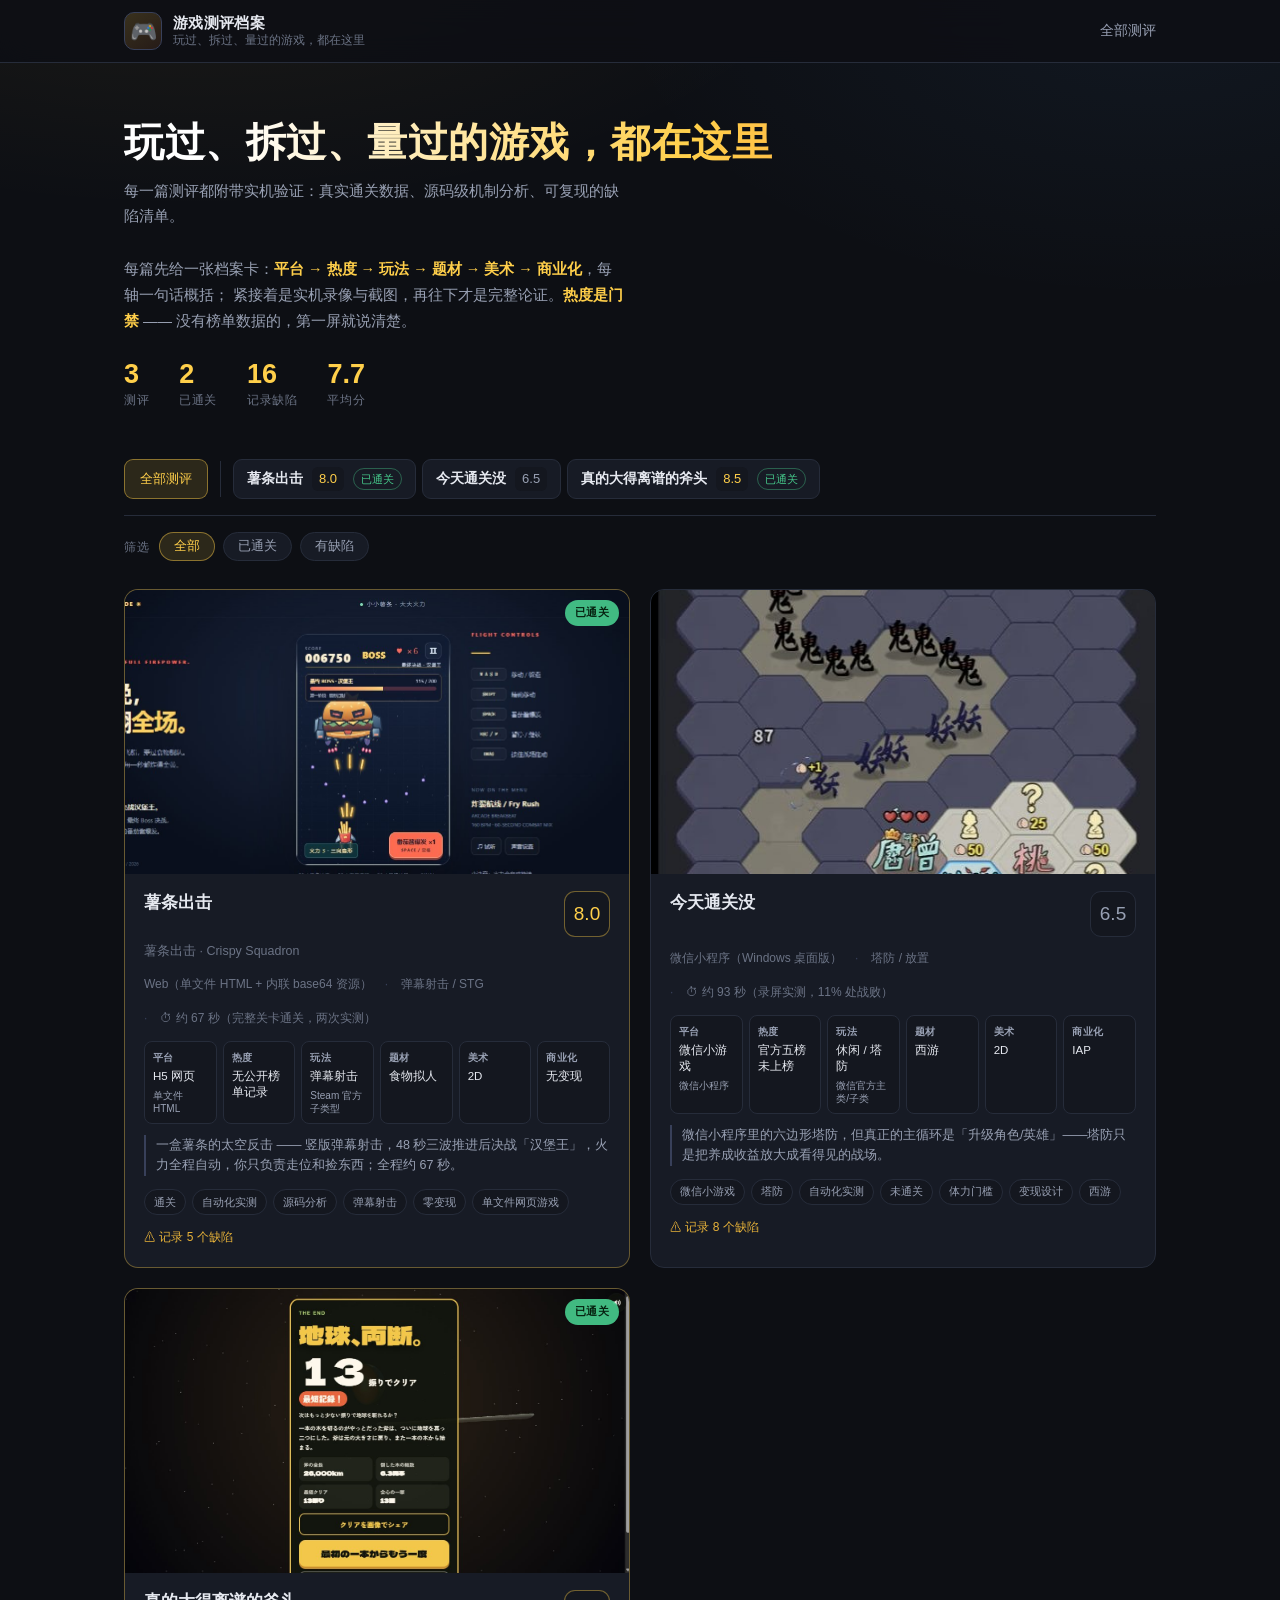
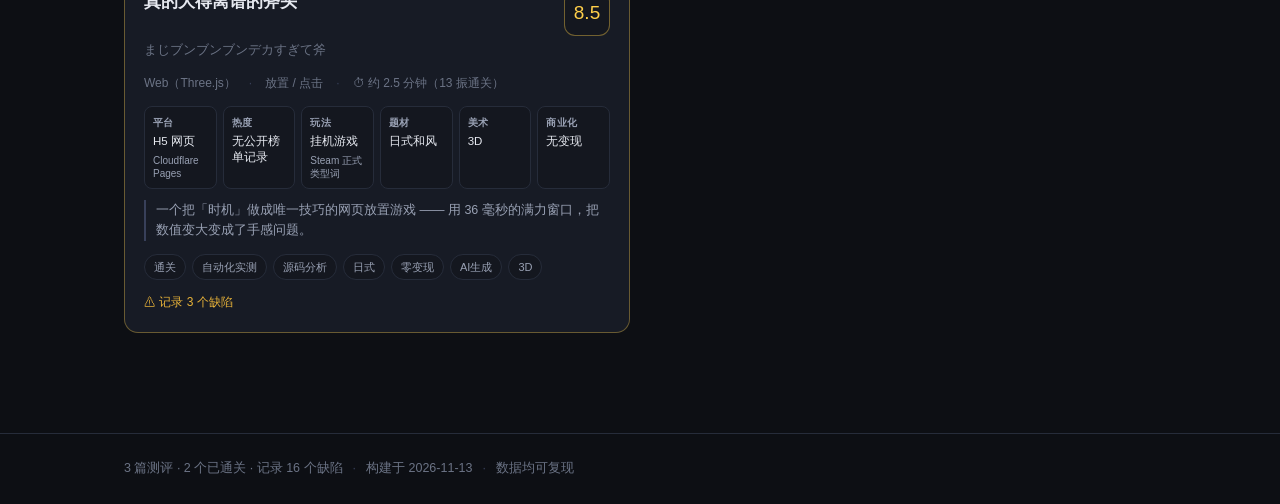
==== index.html @ 298f8a44 "deploy: 游戏测评档案 2026-11-13 14:11:10" ====
<!DOCTYPE html>
<html lang="zh-CN">
<head>
<meta charset="UTF-8">
<meta name="viewport" content="width=device-width, initial-scale=1">
<title>游戏测评档案 — 玩过、拆过、量过的游戏，都在这里</title>
<meta name="description" content="每一篇测评都附带实机验证：真实通关数据、源码级机制分析、可复现的缺陷清单。">
<link rel="stylesheet" href="assets/style.css">
<link rel="icon" href="data:image/svg+xml,<svg xmlns='http://www.w3.org/2000/svg' viewBox='0 0 100 100'><text y='.9em' font-size='90'>🎮</text></svg>">
</head>
<body>
<header class="site-header">
  <div class="wrap">
    <a class="brand" href="index.html">
      <span class="brand-mark">🎮</span>
      <span class="brand-text">
        <strong>游戏测评档案</strong>
        <small>玩过、拆过、量过的游戏，都在这里</small>
      </span>
    </a>
    <nav class="site-nav">
      
  <a href="#cards" class="nav-all">全部测评</a>

    </nav>
  </div>
</header>

<main class="wrap">

<section class="hero">
  <h1>玩过、拆过、量过的游戏，都在这里</h1>
  <p>每一篇测评都附带实机验证：真实通关数据、源码级机制分析、可复现的缺陷清单。</p>
  <p class="hero-how">每篇先给一张档案卡：<b>平台 → 热度 → 玩法 → 题材 → 美术 → 商业化</b>，每轴一句话概括；
    紧接着是实机录像与截图，再往下才是完整论证。<b>热度是门禁</b> —— 没有榜单数据的，第一屏就说清楚。</p>
  <div class="hero-stats">
    <div class="hs"><b>3</b><span>测评</span></div>
    <div class="hs"><b>2</b><span>已通关</span></div>
    <div class="hs"><b>16</b><span>记录缺陷</span></div>
    <div class="hs"><b>7.7</b><span>平均分</span></div>
  </div>
</section>


<nav class="gamenav" aria-label="按游戏浏览">
  <a href="#cards" class="gn-all active">全部测评</a>
  <span class="gn-sep"></span>
  
  <a href="games/frybox.html" class="gn-item" data-slug="frybox">
    <span class="gn-name">薯条出击</span>
    <span class="gn-score v8">8.0</span>
    <span class="gn-flag">已通关</span>
  </a>
  
  <a href="games/jinritongguanmei.html" class="gn-item" data-slug="jinritongguanmei">
    <span class="gn-name">今天通关没</span>
    <span class="gn-score v6">6.5</span>
    
  </a>
  
  <a href="games/dekasugite-ono.html" class="gn-item" data-slug="dekasugite-ono">
    <span class="gn-name">真的大得离谱的斧头</span>
    <span class="gn-score v8">8.5</span>
    <span class="gn-flag">已通关</span>
  </a>
  
</nav>

<div class="filter-bar">
  <span class="fb-k">筛选</span>
  <button class="fbtn active" data-filter="all">全部</button>
  <button class="fbtn" data-filter="cleared">已通关</button>
  <button class="fbtn" data-filter="bugs">有缺陷</button>
</div>

<section class="cards" id="cards">

  <article class="card featured"
           data-cleared="1"
           data-bugs="5"
           data-tags="通关|自动化实测|源码分析|弹幕射击|零变现|单文件网页游戏">
    <a class="card-link" href="games/frybox.html">
      
      <div class="card-cover">
        <img src="assets/frybox/04-boss.jpg" alt="薯条出击">
        <span class="badge badge-clear">已通关</span>
      </div>
      
      <div class="card-body">
        <div class="card-head">
          <h2>薯条出击</h2>
          <span class="verdict v8">8.0</span>
        </div>
        <p class="card-jp">薯条出击 · Crispy Squadron</p>
        <p class="card-meta">
          <span>Web（单文件 HTML + 内联 base64 资源）</span>
          <span>弹幕射击 / STG</span>
          <span>⏱ 约 67 秒（完整关卡通关，两次实测）</span>
        </p>
        
        <div class="mini-axes">
          
          
          <div class="ma" title="">
            <span class="ma-k">平台</span>
            <span class="ma-v">
              H5 网页<i>单文件 HTML</i>
              
            </span>
            
          </div>
          
          
          <div class="ma" title="">
            <span class="ma-k">热度</span>
            <span class="ma-v">
              无公开榜单记录
              
            </span>
            
          </div>
          
          
          <div class="ma" title="">
            <span class="ma-k">玩法</span>
            <span class="ma-v">
              弹幕射击<i>Steam 官方子类型</i>
              
            </span>
            
          </div>
          
          
          <div class="ma" title="">
            <span class="ma-k">题材</span>
            <span class="ma-v">
              食物拟人
              
            </span>
            
          </div>
          
          
          <div class="ma" title="">
            <span class="ma-k">美术</span>
            <span class="ma-v">
              2D
              
            </span>
            
          </div>
          
          
          <div class="ma" title="">
            <span class="ma-k">商业化</span>
            <span class="ma-v">
              无变现
              
            </span>
            
          </div>
          
        </div>
        
        
        <p class="card-oneline">一盒薯条的太空反击 —— 竖版弹幕射击，48 秒三波推进后决战「汉堡王」，火力全程自动，你只负责走位和捡东西；全程约 67 秒。</p>
        
        
        <div class="tags"><span class="tag tag-btn" data-tag="通关">通关</span><span class="tag tag-btn" data-tag="自动化实测">自动化实测</span><span class="tag tag-btn" data-tag="源码分析">源码分析</span><span class="tag tag-btn" data-tag="弹幕射击">弹幕射击</span><span class="tag tag-btn" data-tag="零变现">零变现</span><span class="tag tag-btn" data-tag="单文件网页游戏">单文件网页游戏</span></div>
        
        <p class="card-bugs">⚠ 记录 5 个缺陷</p>
      </div>
    </a>
  </article>

  <article class="card"
           data-cleared="0"
           data-bugs="8"
           data-tags="微信小游戏|塔防|自动化实测|未通关|体力门槛|变现设计|西游">
    <a class="card-link" href="games/jinritongguanmei.html">
      
      <div class="card-cover">
        <img src="assets/jinritongguanmei/03-battle-mid.jpg" alt="今天通关没">
        
      </div>
      
      <div class="card-body">
        <div class="card-head">
          <h2>今天通关没</h2>
          <span class="verdict v6">6.5</span>
        </div>
        
        <p class="card-meta">
          <span>微信小程序（Windows 桌面版）</span>
          <span>塔防 / 放置</span>
          <span>⏱ 约 93 秒（录屏实测，11% 处战败）</span>
        </p>
        
        <div class="mini-axes">
          
          
          <div class="ma" title="">
            <span class="ma-k">平台</span>
            <span class="ma-v">
              微信小游戏<i>微信小程序</i>
              
            </span>
            
          </div>
          
          
          <div class="ma" title="">
            <span class="ma-k">热度</span>
            <span class="ma-v">
              官方五榜未上榜
              
            </span>
            
          </div>
          
          
          <div class="ma" title="">
            <span class="ma-k">玩法</span>
            <span class="ma-v">
              休闲 / 塔防<i>微信官方主类/子类</i>
              
            </span>
            
          </div>
          
          
          <div class="ma" title="">
            <span class="ma-k">题材</span>
            <span class="ma-v">
              西游
              
            </span>
            
          </div>
          
          
          <div class="ma" title="">
            <span class="ma-k">美术</span>
            <span class="ma-v">
              2D
              
            </span>
            
          </div>
          
          
          <div class="ma" title="">
            <span class="ma-k">商业化</span>
            <span class="ma-v">
              IAP
              
            </span>
            
          </div>
          
        </div>
        
        
        <p class="card-oneline">微信小程序里的六边形塔防，但真正的主循环是「升级角色/英雄」——塔防只是把养成收益放大成看得见的战场。</p>
        
        
        <div class="tags"><span class="tag tag-btn" data-tag="微信小游戏">微信小游戏</span><span class="tag tag-btn" data-tag="塔防">塔防</span><span class="tag tag-btn" data-tag="自动化实测">自动化实测</span><span class="tag tag-btn" data-tag="未通关">未通关</span><span class="tag tag-btn" data-tag="体力门槛">体力门槛</span><span class="tag tag-btn" data-tag="变现设计">变现设计</span><span class="tag tag-btn" data-tag="西游">西游</span></div>
        
        <p class="card-bugs">⚠ 记录 8 个缺陷</p>
      </div>
    </a>
  </article>

  <article class="card featured"
           data-cleared="1"
           data-bugs="3"
           data-tags="通关|自动化实测|源码分析|日式|零变现|AI生成|3D">
    <a class="card-link" href="games/dekasugite-ono.html">
      
      <div class="card-cover">
        <img src="assets/dekasugite-ono/02-clear.jpg" alt="真的大得离谱的斧头">
        <span class="badge badge-clear">已通关</span>
      </div>
      
      <div class="card-body">
        <div class="card-head">
          <h2>真的大得离谱的斧头</h2>
          <span class="verdict v8">8.5</span>
        </div>
        <p class="card-jp">まじブンブンブンデカすぎて斧</p>
        <p class="card-meta">
          <span>Web（Three.js）</span>
          <span>放置 / 点击</span>
          <span>⏱ 约 2.5 分钟（13 振通关）</span>
        </p>
        
        <div class="mini-axes">
          
          
          <div class="ma" title="">
            <span class="ma-k">平台</span>
            <span class="ma-v">
              H5 网页<i>Cloudflare Pages</i>
              
            </span>
            
          </div>
          
          
          <div class="ma" title="">
            <span class="ma-k">热度</span>
            <span class="ma-v">
              无公开榜单记录
              
            </span>
            
          </div>
          
          
          <div class="ma" title="">
            <span class="ma-k">玩法</span>
            <span class="ma-v">
              挂机游戏<i>Steam 正式类型词</i>
              
            </span>
            
          </div>
          
          
          <div class="ma" title="">
            <span class="ma-k">题材</span>
            <span class="ma-v">
              日式和风
              
            </span>
            
          </div>
          
          
          <div class="ma" title="">
            <span class="ma-k">美术</span>
            <span class="ma-v">
              3D
              
            </span>
            
          </div>
          
          
          <div class="ma" title="">
            <span class="ma-k">商业化</span>
            <span class="ma-v">
              无变现
              
            </span>
            
          </div>
          
        </div>
        
        
        <p class="card-oneline">一个把「时机」做成唯一技巧的网页放置游戏 —— 用 36 毫秒的满力窗口，把数值变大变成了手感问题。</p>
        
        
        <div class="tags"><span class="tag tag-btn" data-tag="通关">通关</span><span class="tag tag-btn" data-tag="自动化实测">自动化实测</span><span class="tag tag-btn" data-tag="源码分析">源码分析</span><span class="tag tag-btn" data-tag="日式">日式</span><span class="tag tag-btn" data-tag="零变现">零变现</span><span class="tag tag-btn" data-tag="AI生成">AI生成</span><span class="tag tag-btn" data-tag="3D">3D</span></div>
        
        <p class="card-bugs">⚠ 记录 3 个缺陷</p>
      </div>
    </a>
  </article>

</section>

<p class="empty" id="empty" hidden>没有匹配的测评</p>

</main>

<footer class="site-footer">
  <div class="wrap">
    <span>3 篇测评 · 2 个已通关 · 记录 16 个缺陷</span>
    <span class="sep">·</span>
    <span>构建于 2026-11-13</span>
    <span class="sep">·</span>
    <span>数据均可复现</span>
  </div>
</footer>

<script>
/* 状态筛选：全部 / 已通关 / 有缺陷 */
function applyFilter(f) {
  var shown = 0;
  document.querySelectorAll('.card').forEach(function (c) {
    var ok;
    if (f === 'all') ok = true;
    else if (f === 'cleared') ok = c.dataset.cleared === '1';
    else if (f === 'bugs') ok = Number(c.dataset.bugs) > 0;
    else if (f.indexOf('tag:') === 0) {
      ok = (c.dataset.tags || '').split('|').indexOf(f.slice(4)) >= 0;
    }
    c.style.display = ok ? '' : 'none';
    if (ok) shown++;
  });
  document.getElementById('empty').hidden = shown > 0;
}

document.querySelectorAll('.fbtn').forEach(function (b) {
  b.addEventListener('click', function () {
    document.querySelectorAll('.fbtn').forEach(function (x) { x.classList.remove('active'); });
    b.classList.add('active');
    applyFilter(b.dataset.filter);
  });
});

/* 标签筛选入口在卡片上的标签本身（导航栏按游戏名组织后，
   标签不再单独占一行，但筛选能力保留） */
document.querySelectorAll('.tag-btn').forEach(function (t) {
  t.addEventListener('click', function (e) {
    e.preventDefault();
    e.stopPropagation();
    var tag = t.getAttribute('data-tag');
    var on = t.classList.contains('on');
    document.querySelectorAll('.tag-btn').forEach(function (x) { x.classList.remove('on'); });
    document.querySelectorAll('.fbtn').forEach(function (x) { x.classList.remove('active'); });
    if (on) { applyFilter('all'); return; }
    t.classList.add('on');
    applyFilter('tag:' + tag);
  });
});
</script>

</body>
</html>
---- assets/style.css ----
/* ============================================================
   游戏测评档案 — 样式
   暗色主题，衬线标题 + 无衬线正文，日式海报质感
   ============================================================ */

:root {
  --bg: #0d0f14;
  --bg-soft: #14171f;
  --bg-card: #171b25;
  --bg-hover: #1d2230;
  --border: #262c3a;
  --border-lit: #38405a;

  --fg: #e6e9f0;
  --fg-dim: #98a0b3;
  --fg-faint: #6b7385;

  --accent: #ffcf4a;      /* 会心黄 —— 取自游戏的满力平台色 */
  --accent-2: #ff8a3d;    /* 橙 */
  --good: #46c98b;
  --warn: #e8b339;
  --bad: #f0655a;
  --blue: #5aa9f7;

  --radius: 14px;
  --shadow: 0 2px 8px rgba(0,0,0,.35), 0 12px 40px rgba(0,0,0,.25);
  --maxw: 1080px;

  --font-cn: "PingFang SC", "Microsoft YaHei", "Hiragino Sans GB",
             "Source Han Sans SC", "Noto Sans CJK SC", sans-serif;
  --font-display: "Dela Gothic One", "PingFang SC", "Microsoft YaHei", sans-serif;
  --font-jp: "Hiragino Kaku Gothic ProN", "Yu Gothic", "Meiryo",
             "PingFang SC", "Microsoft YaHei", sans-serif;
  --font-mono: "SF Mono", "Cascadia Code", Consolas, "Courier New", monospace;
}

* { box-sizing: border-box; }

html { scroll-behavior: smooth; }

body {
  margin: 0;
  background: var(--bg);
  background-image:
    radial-gradient(1100px 500px at 15% -10%, rgba(255,207,74,.07), transparent 60%),
    radial-gradient(900px 500px at 90% 0%, rgba(90,169,247,.06), transparent 60%);
  background-attachment: fixed;
  color: var(--fg);
  font-family: var(--font-cn);
  font-size: 15px;
  line-height: 1.75;
  -webkit-font-smoothing: antialiased;
}

.wrap { max-width: var(--maxw); margin: 0 auto; padding: 0 24px; }

/* ---------------- header ---------------- */
.site-header {
  position: sticky; top: 0; z-index: 50;
  background: rgba(13,15,20,.86);
  backdrop-filter: blur(14px);
  border-bottom: 1px solid var(--border);
}
.site-header .wrap {
  display: flex; align-items: center; justify-content: space-between;
  gap: 20px; height: 62px;
}
.brand { display: flex; align-items: center; gap: 11px; text-decoration: none; color: inherit; }
.brand-mark {
  font-size: 22px; width: 38px; height: 38px; display: grid; place-items: center;
  background: linear-gradient(145deg, rgba(255,207,74,.18), rgba(255,138,61,.10));
  border: 1px solid var(--border-lit); border-radius: 10px;
}
.brand-text { display: flex; flex-direction: column; line-height: 1.25; }
.brand-text strong { font-size: 15px; letter-spacing: .3px; }
.brand-text small { color: var(--fg-faint); font-size: 11.5px; }
.site-nav { display: flex; gap: 18px; align-items: center; flex-wrap: wrap; }
.site-nav a {
  color: var(--fg-dim); text-decoration: none; font-size: 13.5px;
  padding: 5px 0; border-bottom: 1.5px solid transparent; transition: .15s;
}
.site-nav a:hover { color: var(--accent); border-bottom-color: var(--accent); }
.site-nav a.active { color: var(--accent); border-bottom-color: var(--accent); }
.nav-sep { width: 1px; height: 14px; background: var(--border-lit); }

/* ---------------- hero ---------------- */
.hero { padding: 54px 0 34px; }
.hero h1 {
  font-family: var(--font-display);
  font-size: clamp(26px, 4.6vw, 40px); line-height: 1.25;
  margin: 0 0 12px; letter-spacing: .5px;
  background: linear-gradient(100deg, #fff 10%, var(--accent) 55%, var(--accent-2) 95%);
  -webkit-background-clip: text; background-clip: text; color: transparent;
}
.hero p { color: var(--fg-dim); margin: 0 0 26px; max-width: 62ch; font-size: 14.5px; text-wrap: pretty; }
.hero-stats { display: flex; gap: 30px; flex-wrap: wrap; }
.hs { display: flex; flex-direction: column; }
.hs b {
  font-family: var(--font-display); font-size: 27px; line-height: 1.1;
  color: var(--accent);
}
.hs span { font-size: 12px; color: var(--fg-faint); letter-spacing: .6px; }

/* ---------------- 按游戏名组织的导航 ---------------- */
.gamenav {
  display: flex; gap: 6px; align-items: stretch; flex-wrap: wrap;
  padding: 14px 0 16px; border-bottom: 1px solid var(--border);
  margin-bottom: 16px;
}
.gn-all {
  display: inline-flex; align-items: center;
  font-size: 13px; color: var(--fg-dim); text-decoration: none;
  padding: 7px 15px; border-radius: 9px;
  border: 1px solid var(--border); background: var(--bg-card);
  transition: .15s;
}
.gn-all:hover { color: var(--fg); border-color: var(--border-lit); }
.gn-all.active {
  color: var(--accent); background: rgba(255,207,74,.13);
  border-color: rgba(255,207,74,.45);
}
.gn-sep {
  width: 1px; align-self: stretch; margin: 2px 6px;
  background: var(--border);
}
.gn-item {
  display: inline-flex; align-items: center; gap: 9px;
  text-decoration: none; color: var(--fg);
  padding: 7px 13px; border-radius: 9px;
  border: 1px solid var(--border); background: var(--bg-card);
  transition: .15s;
}
.gn-item:hover {
  border-color: var(--accent); background: var(--bg-hover);
  transform: translateY(-1px);
}
.gn-name { font-size: 13.5px; font-weight: 600; }
.gn-score {
  font-family: var(--font-display); font-size: 13px;
  color: var(--fg-dim); padding: 1px 7px; border-radius: 6px;
  background: var(--bg-soft);
}
.gn-score.v9, .gn-score.v10 { color: var(--good); }
.gn-score.v8 { color: var(--accent); }
.gn-score.v7 { color: var(--warn); }
.gn-score.v0, .gn-score.v1, .gn-score.v2, .gn-score.v3 { color: var(--bad); }
.gn-flag {
  font-size: 10.5px; color: var(--good);
  border: 1px solid rgba(70,201,139,.4); border-radius: 999px;
  padding: 1px 7px;
}

/* ---------------- filter ---------------- */
.filter-bar {
  display: flex; gap: 8px; align-items: center; flex-wrap: wrap;
  padding: 0 0 20px;
  margin-bottom: 8px;
}
.fb-k {
  font-size: 11.5px; color: var(--fg-faint); letter-spacing: .6px;
  margin-right: 2px;
}
.fbtn {
  background: var(--bg-card); color: var(--fg-dim);
  border: 1px solid var(--border); border-radius: 999px;
  padding: 5px 14px; font-size: 12.5px; font-family: inherit; cursor: pointer;
  transition: .15s;
}
.fbtn:hover { color: var(--fg); border-color: var(--border-lit); }
.fbtn.active {
  background: rgba(255,207,74,.13); color: var(--accent);
  border-color: rgba(255,207,74,.45);
}

/* ---------------- cards ---------------- */
.cards {
  display: grid; gap: 20px;
  grid-template-columns: repeat(auto-fill, minmax(340px, 1fr));
  padding-bottom: 60px;
}
.card {
  background: var(--bg-card); border: 1px solid var(--border);
  border-radius: var(--radius); overflow: hidden;
  transition: transform .18s, border-color .18s, box-shadow .18s;
}
.card:hover {
  transform: translateY(-3px);
  border-color: var(--border-lit);
  box-shadow: var(--shadow);
}
.card.featured { border-color: rgba(255,207,74,.35); }
.card-link { display: block; color: inherit; text-decoration: none; }
.card-cover { position: relative; aspect-ratio: 16/9; background: var(--bg-soft); overflow: hidden; }
.card-cover img { width: 100%; height: 100%; object-fit: cover; display: block; }
.badge {
  position: absolute; top: 10px; right: 10px;
  font-size: 11px; padding: 3px 10px; border-radius: 999px;
  font-weight: 600; letter-spacing: .4px;
}
.badge-clear { background: rgba(70,201,139,.92); color: #06210f; }

.card-body { padding: 17px 19px 19px; }
.card-head { display: flex; align-items: flex-start; justify-content: space-between; gap: 12px; }
.card-head h2 { margin: 0; font-size: 17px; line-height: 1.4; font-weight: 650; }
.verdict {
  flex: none; font-family: var(--font-display); font-size: 19px;
  min-width: 46px; height: 46px; display: grid; place-items: center;
  border-radius: 11px; background: var(--bg-soft); border: 1px solid var(--border);
  color: var(--fg-dim);
}
.verdict.v9, .verdict.v10 { color: var(--good); border-color: rgba(70,201,139,.4); }
.verdict.v8 { color: var(--accent); border-color: rgba(255,207,74,.4); }
.verdict.v7 { color: var(--warn); }
.verdict.v0, .verdict.v1, .verdict.v2, .verdict.v3 { color: var(--bad); }
.card-jp {
  margin: 4px 0 0; font-family: var(--font-jp); font-size: 12.5px; color: var(--fg-faint);
}
.card-meta {
  margin: 11px 0 0; display: flex; gap: 13px; flex-wrap: wrap;
  font-size: 12px; color: var(--fg-faint);
}
.card-meta span { position: relative; }
.card-meta span + span::before {
  content: "·"; margin-right: 13px; color: var(--border-lit);
}

.mini-scores { margin: 14px 0 0; display: flex; flex-direction: column; gap: 5px; }
.ms { display: flex; align-items: center; gap: 9px; font-size: 11.5px; }
.ms-k { width: 62px; flex: none; color: var(--fg-faint); }
.ms-bar { flex: 1; height: 4px; background: var(--bg-soft); border-radius: 3px; overflow: hidden; }
.ms-bar i { display: block; height: 100%; background: linear-gradient(90deg, var(--accent), var(--accent-2)); }
.ms-v { width: 14px; text-align: right; color: var(--fg-dim); font-variant-numeric: tabular-nums; }

.tags { display: flex; gap: 6px; flex-wrap: wrap; margin-top: 13px; }
.tag {
  font-size: 11px; padding: 2.5px 9px; border-radius: 999px;
  background: var(--bg-soft); color: var(--fg-dim); border: 1px solid var(--border);
}
/* 标签本身可点击筛选 */
.tag-btn { cursor: pointer; transition: .15s; }
.tag-btn:hover { color: var(--accent); border-color: rgba(255,207,74,.4); }
.tag-btn.on {
  color: var(--accent); background: rgba(255,207,74,.13);
  border-color: rgba(255,207,74,.45);
}
.card-bugs { margin: 12px 0 0; font-size: 12px; color: var(--warn); }
.card-oneline {
  margin: 11px 0 0; font-size: 12.5px; color: var(--fg-dim); line-height: 1.65;
  padding-left: 10px; border-left: 2px solid var(--border-lit);
}
.empty { text-align: center; color: var(--fg-faint); padding: 60px 0; }

/* ---------------- review page ---------------- */
.review { padding: 34px 0 70px; }

.rv-head {
  display: flex; gap: 34px; align-items: flex-start;
  padding-bottom: 30px; border-bottom: 1px solid var(--border); margin-bottom: 30px;
}
.rv-head-main { flex: 1; min-width: 0; }
.rv-head h1 {
  font-family: var(--font-display); font-size: clamp(24px, 4vw, 34px);
  margin: 0 0 6px; line-height: 1.28;
}
.rv-jp { margin: 0 0 16px; font-family: var(--font-jp); color: var(--fg-faint); font-size: 14px; }
.rv-meta { display: flex; gap: 24px; flex-wrap: wrap; margin-bottom: 14px; }
.rm { display: flex; flex-direction: column; font-size: 13.5px; }
.rm i { font-style: normal; font-size: 11px; color: var(--fg-faint); letter-spacing: .5px; }
.rm-ok { color: var(--good); }
.rv-link {
  display: inline-block; color: var(--blue); text-decoration: none;
  font-size: 13px; margin-bottom: 4px;
}
.rv-link:hover { text-decoration: underline; }

.rv-score { flex: none; text-align: center; }
.rv-score-num {
  font-family: var(--font-display); font-size: 54px; line-height: 1;
  color: var(--fg-dim);
}
.rv-score-num.v9, .rv-score-num.v10 { color: var(--good); }
.rv-score-num.v8 { color: var(--accent); }
.rv-score-num.v7 { color: var(--warn); }
.rv-score-stars { color: var(--accent); font-size: 13px; letter-spacing: 1.5px; margin-top: 4px; }
.rv-score-label { font-size: 11px; color: var(--fg-faint); letter-spacing: .6px; margin-top: 3px; }

.panel { margin: 0 0 34px; }
.panel h3 {
  font-size: 14px; font-weight: 650; letter-spacing: .4px;
  margin: 0 0 15px; padding-bottom: 9px; border-bottom: 1px solid var(--border);
  display: flex; align-items: center; gap: 9px;
}
.panel h3 .cnt {
  font-size: 11px; background: var(--bg-soft); border: 1px solid var(--border);
  padding: 1px 8px; border-radius: 999px; color: var(--fg-faint);
}

/* score grid */
.score-grid { display: grid; gap: 13px; grid-template-columns: repeat(auto-fill, minmax(215px, 1fr)); }
.sc { background: var(--bg-card); border: 1px solid var(--border); border-radius: 10px; padding: 13px 15px; }
.sc-head { display: flex; align-items: baseline; justify-content: space-between; margin-bottom: 8px; }
.sc-k { font-size: 13px; color: var(--fg-dim); }
.sc-v { font-family: var(--font-display); font-size: 17px; }
.sc-v i { font-style: normal; font-size: 10.5px; color: var(--fg-faint); }
.sc-bar { height: 5px; background: var(--bg-soft); border-radius: 3px; overflow: hidden; }
.sc-bar i { display: block; height: 100%; background: linear-gradient(90deg, var(--accent), var(--accent-2)); }
.sc-stars { font-size: 10.5px; color: var(--accent); letter-spacing: 1.5px; margin-top: 6px; }

/* gallery */
.gallery { display: grid; gap: 14px; grid-template-columns: repeat(auto-fill, minmax(290px, 1fr)); }
.shot { margin: 0; background: var(--bg-card); border: 1px solid var(--border); border-radius: 11px; overflow: hidden; }
.shot img { width: 100%; display: block; cursor: zoom-in; transition: opacity .15s; }
.shot img:hover { opacity: .88; }
.shot figcaption {
  padding: 9px 12px; font-size: 11.5px; color: var(--fg-faint);
  border-top: 1px solid var(--border); line-height: 1.55;
}

/* ---------------- 维度导航（吸顶） ---------------- */
.review-nav {
  position: sticky; top: 62px; z-index: 40;
  background: rgba(13,15,20,.93);
  backdrop-filter: blur(14px);
  border-bottom: 1px solid var(--border);
  padding: 10px 0;
  margin: 0 0 26px;
}

/* 维度导航：按测评框架的模块划分，点哪跳哪 */
.dimnav { display: flex; gap: 4px; flex-wrap: wrap; }
.dimnav a {
  font-size: 12.5px; color: var(--fg-dim); text-decoration: none;
  padding: 4px 11px; border-radius: 999px;
  border: 1px solid transparent; transition: .15s;
  white-space: nowrap;
}
.dimnav a:hover {
  color: var(--fg); background: var(--bg-card); border-color: var(--border);
}
.dimnav a.active {
  color: var(--accent); background: rgba(255,207,74,.12);
  border-color: rgba(255,207,74,.4);
}

/* 锚点滚动时留出吸顶导航的高度，避免标题被挡住。
   具体数值由 JS 按实际高度写进 --nav-h（导航高度会随宽度变化）。 */
[id^="sec-"] { scroll-margin-top: calc(var(--nav-h, 148px) + 12px); }

/* ---------------- 模块 A：定位卡 ---------------- */
.rv-oneline {
  margin: 0 0 16px; font-size: 15.5px; line-height: 1.65; color: var(--fg);
  padding: 11px 15px; border-left: 3px solid var(--accent);
  background: var(--bg-card); border-radius: 0 9px 9px 0;
}
.pos-card {
  background: var(--bg-card); border: 1px solid var(--border);
  border-radius: 11px; padding: 17px 19px;
}
.pos-hero {
  font-size: 16px; line-height: 1.6; color: var(--accent);
  padding-bottom: 14px; margin-bottom: 14px; border-bottom: 1px solid var(--border);
  font-weight: 600;
}
.pos-list { margin: 0; display: flex; flex-direction: column; gap: 9px; }
.pos-row { display: flex; gap: 14px; align-items: baseline; }
.pos-row dt {
  flex: none; width: 76px; font-size: 12px; color: var(--fg-faint);
  letter-spacing: .5px;
}
.pos-row dd { margin: 0; font-size: 13.5px; color: var(--fg); line-height: 1.65; }

/* ---------------- 模块 B：美术坐标系 ---------------- */
.style-box {
  background: var(--bg-card); border: 1px solid var(--border);
  border-radius: 11px; padding: 17px 19px;
  display: flex; flex-direction: column; gap: 14px;
}
.st-row { display: flex; gap: 14px; align-items: baseline; }
.st-row-col { flex-direction: column; gap: 8px; }
.st-k {
  flex: none; width: 106px; font-size: 12px; color: var(--fg-faint);
  letter-spacing: .5px;
}
.st-row-col .st-k { width: auto; }
.st-v { font-size: 13.5px; color: var(--fg); line-height: 1.65; }
.st-pos { color: var(--accent); font-weight: 600; }
.st-dim { color: var(--fg-dim); }
.st-heads { display: grid; gap: 10px; grid-template-columns: repeat(auto-fill, minmax(215px, 1fr)); }
.st-head {
  background: var(--bg-soft); border: 1px solid var(--border);
  border-radius: 9px; padding: 10px 13px;
  display: flex; flex-direction: column; gap: 3px;
}
.st-hn { font-size: 13px; color: var(--fg); font-weight: 600; }
.st-hd { font-size: 11.5px; color: var(--fg-faint); line-height: 1.55; }

/* ---------------- 模块 C：玩法分层 ---------------- */
.layers { display: grid; gap: 12px; grid-template-columns: repeat(auto-fill, minmax(250px, 1fr)); }
.layer {
  background: var(--bg-card); border: 1px solid var(--border);
  border-radius: 10px; padding: 13px 15px;
}
.layer-head { display: flex; align-items: baseline; justify-content: space-between; gap: 10px; }
.layer-axis { font-size: 12.5px; color: var(--fg-faint); }
.layer-level { font-size: 14px; color: var(--accent); font-weight: 600; }
.layer-detail { margin: 8px 0 0; font-size: 12.5px; color: var(--fg-dim); line-height: 1.65; }

.aud { margin-top: 16px; }
.aud-profile {
  background: var(--bg-soft); border: 1px solid var(--border);
  border-radius: 10px; padding: 12px 15px; margin-bottom: 14px;
  display: flex; gap: 14px; align-items: baseline; flex-wrap: wrap;
}
.aud-pk { font-size: 12px; color: var(--fg-faint); letter-spacing: .5px; flex: none; }
.aud-pv { font-size: 14.5px; color: var(--fg); font-weight: 600; }
.aud-cols { display: grid; gap: 14px; grid-template-columns: repeat(auto-fit, minmax(260px, 1fr)); }
.aud-col {
  background: var(--bg-card); border: 1px solid var(--border);
  border-radius: 10px; padding: 14px 16px;
}
.aud-col h4 {
  margin: 0 0 9px; font-size: 12.5px; letter-spacing: .5px; font-weight: 650;
  display: flex; align-items: center; gap: 6px;
}
.aud-fit { border-left: 3px solid var(--good); }
.aud-fit h4 { color: var(--good); }
.aud-avoid { border-left: 3px solid var(--bad); }
.aud-avoid h4 { color: var(--bad); }
.aud-col ul { margin: 0; padding-left: 18px; }
.aud-col li { font-size: 13px; color: var(--fg-dim); margin-bottom: 5px; line-height: 1.6; }

/* ---------------- 标杆对比评分 ---------------- */
.sc2-grid { display: grid; gap: 13px; grid-template-columns: repeat(auto-fill, minmax(280px, 1fr)); }
.sc2 {
  background: var(--bg-card); border: 1px solid var(--border);
  border-radius: 10px; padding: 14px 16px;
}
.sc2-head { display: flex; align-items: baseline; justify-content: space-between; margin-bottom: 8px; }
.sc2-k { font-size: 13.5px; color: var(--fg); font-weight: 600; }
.sc2-tier { font-family: var(--font-display); font-size: 17px; color: var(--accent); }
.sc2-tier i { font-style: normal; font-size: 10.5px; color: var(--fg-faint); }
.sc2-bar { height: 5px; background: var(--bg-soft); border-radius: 3px; overflow: hidden; }
.sc2-bar i { display: block; height: 100%; background: linear-gradient(90deg, var(--accent), var(--accent-2)); }
.sc2-ref {
  margin: 10px 0 0; font-size: 12px; color: var(--fg-dim); line-height: 1.6;
  display: flex; gap: 7px; align-items: baseline; flex-wrap: wrap;
}
.sc2-rk {
  font-size: 10.5px; color: var(--blue); border: 1px solid rgba(90,169,247,.35);
  border-radius: 999px; padding: 1px 7px; flex: none;
}
.sc2-note { margin: 6px 0 0; font-size: 12.5px; color: var(--fg-faint); line-height: 1.65; }
.verdict-note {
  margin: 16px 0 0; padding: 12px 16px; font-size: 13.5px; color: var(--fg-dim);
  background: var(--bg-card); border: 1px solid var(--border); border-radius: 9px;
  line-height: 1.75;
}

/* ---------------- 表格横向滚动容器 ----------------
   窄屏下 4 列宽表会撑破整页 -> 包一层 overflow-x:auto，
   表格在自己的容器里横向滚，页面本身不再产生横向滚动条。 */
.tbl-wrap {
  overflow-x: auto; max-width: 100%;
  -webkit-overflow-scrolling: touch;
  margin: 0 0 20px;
  border-radius: 9px;
}
.tbl-wrap > table { margin-bottom: 0; min-width: 460px; }

/* ---------------- 数据表（系统清单 / 对标 / 商业化） ---------------- */
.dt { width: 100%; border-collapse: collapse; font-size: 13px; }
.dt th, .dt td { padding: 10px 13px; border: 1px solid var(--border); text-align: left; vertical-align: top; }
.dt th { background: var(--bg-card); font-weight: 600; color: var(--fg-dim); font-size: 12px; }
.dt tr:nth-child(even) td { background: rgba(255,255,255,.014); }
.dt-strong { color: var(--fg); font-weight: 600; }
.dt-dim { color: var(--fg-dim); line-height: 1.6; }
.dt-todo { color: var(--fg-faint); font-size: 11.5px; }
.st-chip {
  display: inline-block; font-size: 11px; padding: 2px 9px; border-radius: 999px;
  background: var(--bg-soft); border: 1px solid var(--border); color: var(--fg-dim);
  white-space: nowrap;
}
.st-chip.st-open { color: var(--good); border-color: rgba(70,201,139,.35); }
.st-chip.st-locked { color: var(--warn); border-color: rgba(232,179,57,.35); }
.st-chip.st-todo { color: var(--fg-faint); border-style: dashed; }
.panel-note {
  margin: 13px 0 0; font-size: 12.5px; color: var(--fg-dim); line-height: 1.75;
  padding: 11px 15px; background: var(--bg-card);
  border: 1px solid var(--border); border-radius: 9px;
}

/* prose */
.prose { font-size: 15px; line-height: 1.85;
  /* 段落里可能出现 localStorage 键名、字段列表这类无空格的长串拉丁文本，
     不允许断行会把整页撑出横向滚动条 -> 允许在任意处断 */
  overflow-wrap: anywhere;
}
.prose h1, .prose h2, .prose h3 {
  font-family: var(--font-display); line-height: 1.4; margin: 38px 0 14px;
}
.prose h1 { font-size: 25px; }
.prose h2 {
  font-size: 20px; padding-bottom: 9px; border-bottom: 1px solid var(--border);
}
.prose h3 { font-size: 16.5px; color: var(--accent); }
.prose h2:first-child, .prose h3:first-child { margin-top: 0; }
.prose p { margin: 0 0 15px; }
.prose ul, .prose ol { margin: 0 0 16px; padding-left: 22px; }
.prose li { margin-bottom: 7px; }
.prose li::marker { color: var(--accent); }
.prose strong { color: #fff; font-weight: 650; }
.prose em { color: var(--accent); font-style: normal; }
.prose a { color: var(--blue); }
.prose blockquote {
  margin: 18px 0; padding: 12px 18px;
  border-left: 3px solid var(--accent); background: var(--bg-card);
  border-radius: 0 9px 9px 0; color: var(--fg-dim);
}
.prose blockquote p:last-child { margin-bottom: 0; }
.prose code {
  font-family: var(--font-mono); font-size: 12.5px;
  background: var(--bg-soft); border: 1px solid var(--border);
  padding: 1.5px 6px; border-radius: 5px; color: var(--accent);
  /* 行内 code 可能是一长串路径（如 reports/.../results.json），
     不换行会把窄屏页面撑出横向滚动条 -> 允许在任意处断行 */
  overflow-wrap: anywhere; word-break: break-word;
}
.prose pre {
  background: #0a0c11; border: 1px solid var(--border);
  border-radius: 10px; padding: 15px 17px; overflow-x: auto; margin: 0 0 18px;
  /* pre 自身不参与页面级横向滚动，滚动条留在 pre 内部 */
  max-width: 100%;
}
.prose pre code {
  background: none; border: none; padding: 0; color: #c9d1e0; font-size: 12.5px; line-height: 1.65;
  /* pre 内的长行由 pre 自己横向滚动，不要在这里断行（会破坏对齐） */
  overflow-wrap: normal; word-break: normal; white-space: pre;
}
.prose table {
  width: 100%; border-collapse: collapse; margin: 0 0 20px; font-size: 13.5px;
}
.prose th, .prose td { padding: 9px 13px; border: 1px solid var(--border); text-align: left; }
.prose th { background: var(--bg-card); font-weight: 600; color: var(--fg-dim); }
.prose tr:nth-child(even) td { background: rgba(255,255,255,.014); }
.prose img { max-width: 100%; border-radius: 10px; border: 1px solid var(--border); }
.prose hr { border: none; border-top: 1px solid var(--border); margin: 34px 0; }

/* bugs */
.bugs { display: flex; flex-direction: column; gap: 12px; }
.bug { background: var(--bg-card); border: 1px solid var(--border); border-radius: 11px; padding: 14px 17px; }
.bug.sev-high { border-left: 3px solid var(--bad); }
.bug.sev-mid { border-left: 3px solid var(--warn); }
.bug.sev-low { border-left: 3px solid var(--blue); }
.bug-head { display: flex; align-items: center; gap: 10px; margin-bottom: 6px; flex-wrap: wrap; }
.bug-head strong { font-size: 14.5px; }
.bug-sev {
  font-size: 10.5px; padding: 2px 8px; border-radius: 999px; font-weight: 600;
  background: var(--bg-soft); color: var(--fg-dim); border: 1px solid var(--border);
}
.sev-high .bug-sev { color: var(--bad); border-color: rgba(240,101,90,.35); }
.sev-mid .bug-sev { color: var(--warn); border-color: rgba(232,179,57,.35); }
.bug-desc { margin: 0; font-size: 13.5px; color: var(--fg-dim); line-height: 1.7; }
.bug-evidence {
  margin: 10px 0 0; background: #0a0c11; border: 1px solid var(--border);
  border-radius: 8px; padding: 11px 13px; overflow-x: auto;
  max-width: 100%;
}
.bug-evidence code { font-family: var(--font-mono); font-size: 12px; color: #c9d1e0; overflow-wrap: normal; word-break: normal; white-space: pre; }

/* review nav */
.rv-nav {
  display: flex; justify-content: space-between; gap: 20px;
  margin-top: 50px; padding-top: 26px; border-top: 1px solid var(--border);
}
.rv-nav-item {
  display: flex; flex-direction: column; text-decoration: none; color: inherit;
  padding: 11px 16px; border: 1px solid var(--border); border-radius: 10px;
  background: var(--bg-card); transition: .15s; max-width: 46%;
}
.rv-nav-item:hover { border-color: var(--accent); }
.rv-nav-item small { color: var(--fg-faint); font-size: 11px; }
.rv-nav-item strong { font-size: 14px; }
.rv-nav-item.right { text-align: right; }

/* lightbox */
.lightbox {
  position: fixed; inset: 0; background: rgba(0,0,0,.9);
  display: none; place-items: center; z-index: 200; padding: 30px; cursor: zoom-out;
}
.lightbox.on { display: grid; }
.lightbox img { max-width: 100%; max-height: 100%; border-radius: 8px; }

/* footer */
.site-footer {
  border-top: 1px solid var(--border); margin-top: 40px;
  padding: 24px 0; color: var(--fg-faint); font-size: 12.5px;
}
.site-footer .wrap { display: flex; gap: 10px; flex-wrap: wrap; align-items: center; }
.site-footer .sep { color: var(--border-lit); }

@media (max-width: 720px) {
  .rv-head { flex-direction: column; gap: 20px; }
  .rv-score { text-align: left; }
  .cards { grid-template-columns: 1fr; }
  .hero-stats { gap: 20px; }

  /* 窄屏：维度导航改成单行横向滚动，不要换成 4 行把吸顶区撑到 190px */
  .review-nav { padding: 8px 0; }
  .dimnav {
    flex-wrap: nowrap; overflow-x: auto;
    -webkit-overflow-scrolling: touch;
    scrollbar-width: none; padding-bottom: 2px;
  }
  .dimnav::-webkit-scrollbar { display: none; }
  .dimnav a { flex: none; font-size: 12px; padding: 3.5px 10px; }
}

/* ============================================================
   六轴标签 / 归属信息 / 预览区
   ============================================================ */
.axes { display: grid; gap: 10px; }
.axis { display: grid; grid-template-columns: 96px 1fr; gap: 14px; align-items: start;
        padding: 13px 15px; border-radius: var(--radius);
        background: var(--bg-card); border: 1px solid var(--border); }
.axis-head { display: flex; flex-direction: column; gap: 4px; }
.axis-name { font-size: 13px; font-weight: 700; color: var(--accent); letter-spacing: .03em; }
.axis-note { font-size: 11px; color: var(--fg-faint); line-height: 1.45; }
.axis-body { display: flex; flex-direction: column; gap: 9px; min-width: 0; }
.axis-tags { display: flex; flex-wrap: wrap; gap: 6px; }
.atag { display: inline-flex; align-items: baseline; gap: 5px; padding: 4px 11px; border-radius: 999px;
        font-size: 12.5px; background: var(--bg-hover); border: 1px solid var(--border-lit);
        color: var(--fg); white-space: nowrap; }
.atag i { font-style: normal; font-size: 11px; color: var(--fg-dim); }
.atag-strong { background: #2a2415; border-color: #6a5620; color: #ffd98a; font-weight: 600; }
.atag-off { background: #241a20; border-color: #5c3646; color: #d3a9bf; border-style: dashed; }
.axis-ev { margin: 0; padding-left: 18px; display: flex; flex-direction: column; gap: 5px; }
.axis-ev li { font-size: 12.5px; line-height: 1.65; color: var(--fg-dim); }
.axis-ev li::marker { color: var(--fg-faint); }
.axis-verdict { font-size: 12.5px; line-height: 1.65; padding: 9px 12px; border-radius: 10px; }
.axis-v-good { background: #12261a; border: 1px solid #2c5b3c; color: #b6e6c6; }
.axis-v-mid  { background: #2a2313; border: 1px solid #6a5620; color: #f0d79a; }
.axis-v-bad  { background: #2b1618; border: 1px solid #6b3238; color: #f0b3b8; }
.axis-v-na   { background: #1b2130; border: 1px solid #33405c; color: var(--fg-dim); }

.rm-dev { border-color: #4a3a6a; background: #221c33; }
.rm-dev i { color: #b39ddb; }
.rv-devnote { margin: 8px 0 0; font-size: 12.5px; line-height: 1.68; color: var(--fg-dim); }

.pv-videos { display: grid; grid-template-columns: repeat(auto-fit, minmax(250px, 1fr)); gap: 14px; }
.pv-video { margin: 0; background: var(--bg-card); border: 1px solid var(--border);
            border-radius: var(--radius); overflow: hidden; }
.pv-video video { display: block; width: 100%; background: #0b1018; max-height: 420px; object-fit: contain; }
.pv-video figcaption { padding: 11px 13px; display: flex; flex-direction: column; gap: 5px; }
.pv-video figcaption strong { font-size: 13px; color: var(--fg); }
.pv-video figcaption span { font-size: 12px; line-height: 1.62; color: var(--fg-dim); }
.pv-video figcaption em { font-style: normal; font-size: 11.5px; color: var(--accent); }

.pv-shots { margin-top: 20px; }
.pv-shots-h { margin: 0 0 11px; font-size: 13px; color: var(--fg); font-weight: 600; }
.pv-shot-tabs { display: flex; flex-wrap: wrap; gap: 6px; margin-bottom: 13px; }
.pv-tab { padding: 6px 14px; border-radius: 999px; font-size: 12.5px; cursor: pointer;
         background: var(--bg-hover); border: 1px solid var(--border-lit);
         color: var(--fg-dim); font-family: inherit; }
.pv-tab.active { background: #2a2415; border-color: #6a5620; color: #ffd98a; font-weight: 600; }
.pv-shot-group { display: grid; grid-template-columns: repeat(auto-fit, minmax(210px, 1fr)); gap: 12px; }
.pv-shot-group.hide { display: none; }
.pv-shot { margin: 0; background: var(--bg-card); border: 1px solid var(--border);
           border-radius: var(--radius); overflow: hidden; }
.pv-shot img { display: block; width: 100%; cursor: zoom-in; }
.pv-shot figcaption { padding: 10px 12px; display: flex; flex-direction: column; gap: 4px; }
.pv-look { font-size: 11.5px; font-weight: 600; color: var(--accent); }
.pv-shot figcaption span { font-size: 12px; line-height: 1.62; color: var(--fg-dim); }

@media (max-width: 720px) {
  .axis { grid-template-columns: 1fr; gap: 9px; }
  .axis-head { flex-direction: row; align-items: baseline; gap: 9px; flex-wrap: wrap; }
  .pv-shot-group { grid-template-columns: repeat(auto-fit, minmax(150px, 1fr)); }
}

/* 六轴证据行里的长代码串（正则、路径）必须能断行，否则会撑破窄屏 */
.axis-ev li code, .axis-ev li pre { word-break: break-word; overflow-wrap: anywhere; white-space: normal; }

/* 轴名列加宽一点，避免中文说明最后一个字孤行 */
.axis { grid-template-columns: 108px 1fr; }
.axis-note { text-wrap: pretty; }

/* ===== 首页卡片的六轴速览条 ===== */
.mini-axes { display: grid; grid-template-columns: repeat(6, 1fr); gap: 6px; margin: 10px 0 4px; }
.ma { position: relative; display: flex; flex-direction: column; gap: 3px;
      padding: 7px 8px; border-radius: 8px; background: var(--bg-soft); border: 1px solid var(--border); }
.ma-k { font-size: 10px; color: var(--fg-faint); letter-spacing: .04em; }
.ma-v { font-size: 11.5px; color: var(--fg); line-height: 1.35; display: flex; flex-wrap: wrap; gap: 4px; align-items: baseline; }
.ma-v i { font-style: normal; font-size: 10px; color: var(--fg-dim); }
.ma-dot { position: absolute; top: 6px; right: 6px; width: 6px; height: 6px; border-radius: 50%; }
.ma-dot.d-good { background: var(--good); }
.ma-dot.d-mid  { background: var(--warn); }
.ma-dot.d-bad  { background: var(--bad); }
.ma-dot.d-na   { background: var(--fg-faint); }
@media (max-width: 720px) {
  .mini-axes { grid-template-columns: repeat(3, 1fr); }
}

/* 标签胶囊：主名可断行，metric 更小；避免长 metric 撑破窄屏 */
.atag { white-space: normal; max-width: 100%; }
.atag i { white-space: nowrap; }

/* ===== 六轴内的嵌套详情 ===== */
.axis-sub { margin-top: 4px; border-top: 1px dashed var(--border); padding-top: 12px; }
.axis-sub-h { margin: 0 0 10px; font-size: 12.5px; color: var(--fg-dim); font-weight: 600; }
.style-box-inline { margin-top: 4px; border-top: 1px dashed var(--border); padding-top: 12px; }
.dt-axis { font-size: 12.5px; margin-top: 4px; }
.dt-axis td, .dt-axis th { padding: 7px 10px; }

/* ===== 预览区提前：给视频一个更强的存在感 ===== */
#sec-preview .panel-note, #sec-preview h3 { margin-bottom: 14px; }
.pv-videos { grid-template-columns: repeat(auto-fit, minmax(280px, 1fr)); }
.pv-video video { border-bottom: 1px solid var(--border); }
.pv-video figcaption em {
  display: inline-block; margin-top: 2px; padding: 2px 8px; border-radius: 999px;
  background: #2a2415; border: 1px solid #6a5620; color: #ffd98a; font-size: 11px;
}

/* ===== 六轴速览：证据折叠 ===== */
.axis-fold { margin-top: 2px; }
.axis-fold > summary { cursor: pointer; list-style: none; display: inline-flex; align-items: center; gap: 7px;
  font-size: 11.5px; color: var(--fg-faint); padding: 4px 10px; border-radius: 999px;
  background: var(--bg-soft); border: 1px solid var(--border); user-select: none; }
.axis-fold > summary::-webkit-details-marker { display: none; }
.axis-fold > summary::before { content: "▸"; font-size: 9px; color: var(--fg-faint); }
.axis-fold[open] > summary::before { content: "▾"; }
.axis-fold > summary:hover { color: var(--fg-dim); border-color: var(--border-lit); }
.af-n { color: var(--accent); font-size: 11px; }
.axis-fold .axis-ev { margin-top: 9px; }

/* 轴名左侧加一条轴色标，一眼分清六轴 */
.axis { position: relative; padding-left: 19px; }
.axis::before { content: ""; position: absolute; left: 0; top: 12px; bottom: 12px; width: 3px;
                border-radius: 2px; background: var(--border-lit); }
.axis-heat::before     { background: #f0655a; }
.axis-platform::before { background: #5aa9f7; }
.axis-gameplay::before { background: #46c98b; }
.axis-theme::before    { background: #b39ddb; }
.axis-art::before      { background: #ff8a3d; }
.axis-commerce::before { background: #ffcf4a; }

/* ===== 六轴：轴名横排在顶部，正文占满宽度 =====
   之前左侧固定 108px 轴名列，正文只剩 186px，结论框被挤成三行。
   改成轴名 + 副说明同行置顶，正文全宽 -> 结论框两行内解决。 */
.axis { display: block; padding: 13px 16px 13px 19px; }
.axis-head { display: flex; flex-direction: row; align-items: baseline; gap: 10px;
            flex-wrap: wrap; margin-bottom: 9px; }
.axis-name { font-size: 14px; font-weight: 700; color: var(--accent); letter-spacing: .04em; }
.axis-note { font-size: 11.5px; color: var(--fg-faint); line-height: 1.4; }
.axis-body { gap: 8px; }
@media (max-width: 720px) {
  .axis { padding: 12px 13px 12px 16px; }
}

/* ===== 缺陷：修复方向 ===== */
.bug-fix { margin: 9px 0 0; font-size: 12.5px; line-height: 1.65; color: #b9c4d6;
           padding: 8px 11px; border-radius: 8px; background: #17202f; border-left: 2px solid #4d5a75; }
.bf-k { display: inline-block; margin-right: 8px; padding: 1px 8px; border-radius: 999px;
        font-size: 10.5px; background: #24304a; color: #9fb0cc; vertical-align: 1px; }

/* ===== 缺陷证据默认折叠：先给结论，证据要的人点开 ===== */
.bug-ev-wrap { margin-top: 9px; }
.bug-ev-wrap > summary { cursor: pointer; list-style: none; display: inline-flex; align-items: center; gap: 6px;
  font-size: 11.5px; color: var(--fg-faint); padding: 3px 10px; border-radius: 999px;
  background: var(--bg-soft); border: 1px solid var(--border); user-select: none; }
.bug-ev-wrap > summary::-webkit-details-marker { display: none; }
.bug-ev-wrap > summary::before { content: "▸"; font-size: 9px; }
.bug-ev-wrap[open] > summary::before { content: "▾"; }
.bug-ev-wrap > summary:hover { color: var(--fg-dim); border-color: var(--border-lit); }
.bug-ev-wrap .bug-evidence { margin-top: 8px; }

/* ===== 首页：读法导语 ===== */
.hero-how { margin: 14px 0 0; max-width: 760px; font-size: 13px; line-height: 1.8; color: var(--fg-dim); }
.hero-how b { color: var(--accent); font-weight: 600; }

/* ===== 首页卡片：六轴速览条加强 ===== */
.mini-axes { margin: 12px 0 2px; }
.ma { cursor: default; }
.ma:hover { border-color: var(--border-lit); background: var(--bg-hover); }
.ma-k { font-weight: 600; color: var(--fg-dim); }
.ma-dot { box-shadow: 0 0 0 2px var(--bg-card); }

/* ============================================================
   档案卡：顶部速览。每轴一行 = 标签 + 一句话概括。
   ============================================================ */
.panel-dossier { margin-bottom: 26px; }
.dossier { display: flex; flex-direction: column; }
.ds-row { display: grid; grid-template-columns: 74px 1fr; gap: 16px; align-items: start;
          padding: 11px 0; border-bottom: 1px solid var(--border); }
.ds-row:last-child { border-bottom: none; }
.ds-k { font-size: 13px; font-weight: 700; color: var(--accent); letter-spacing: .04em;
        padding-left: 11px; position: relative; }
.ds-k::before { content: ""; position: absolute; left: 0; top: 3px; bottom: 3px; width: 3px;
                border-radius: 2px; background: var(--border-lit); }
.ds-heat::before     { background: #f0655a; }
.ds-platform::before { background: #5aa9f7; }
.ds-gameplay::before { background: #46c98b; }
.ds-theme::before    { background: #b39ddb; }
.ds-art::before      { background: #ff8a3d; }
.ds-commerce::before { background: #ffcf4a; }
.ds-v { display: flex; flex-direction: column; gap: 6px; min-width: 0; }
.ds-tags { display: flex; flex-wrap: wrap; gap: 6px; }
.ds-sum { margin: 0; font-size: 13px; line-height: 1.75; color: var(--fg-dim); }
@media (max-width: 720px) {
  .ds-row { grid-template-columns: 1fr; gap: 6px; }
  .ds-k { padding-left: 11px; }
}

/* 预览里的实机截图 gallery */
.pv-gallery { display: grid; grid-template-columns: repeat(auto-fit, minmax(190px, 1fr)); gap: 12px; }
.pv-gallery .pv-shot img { aspect-ratio: auto; }
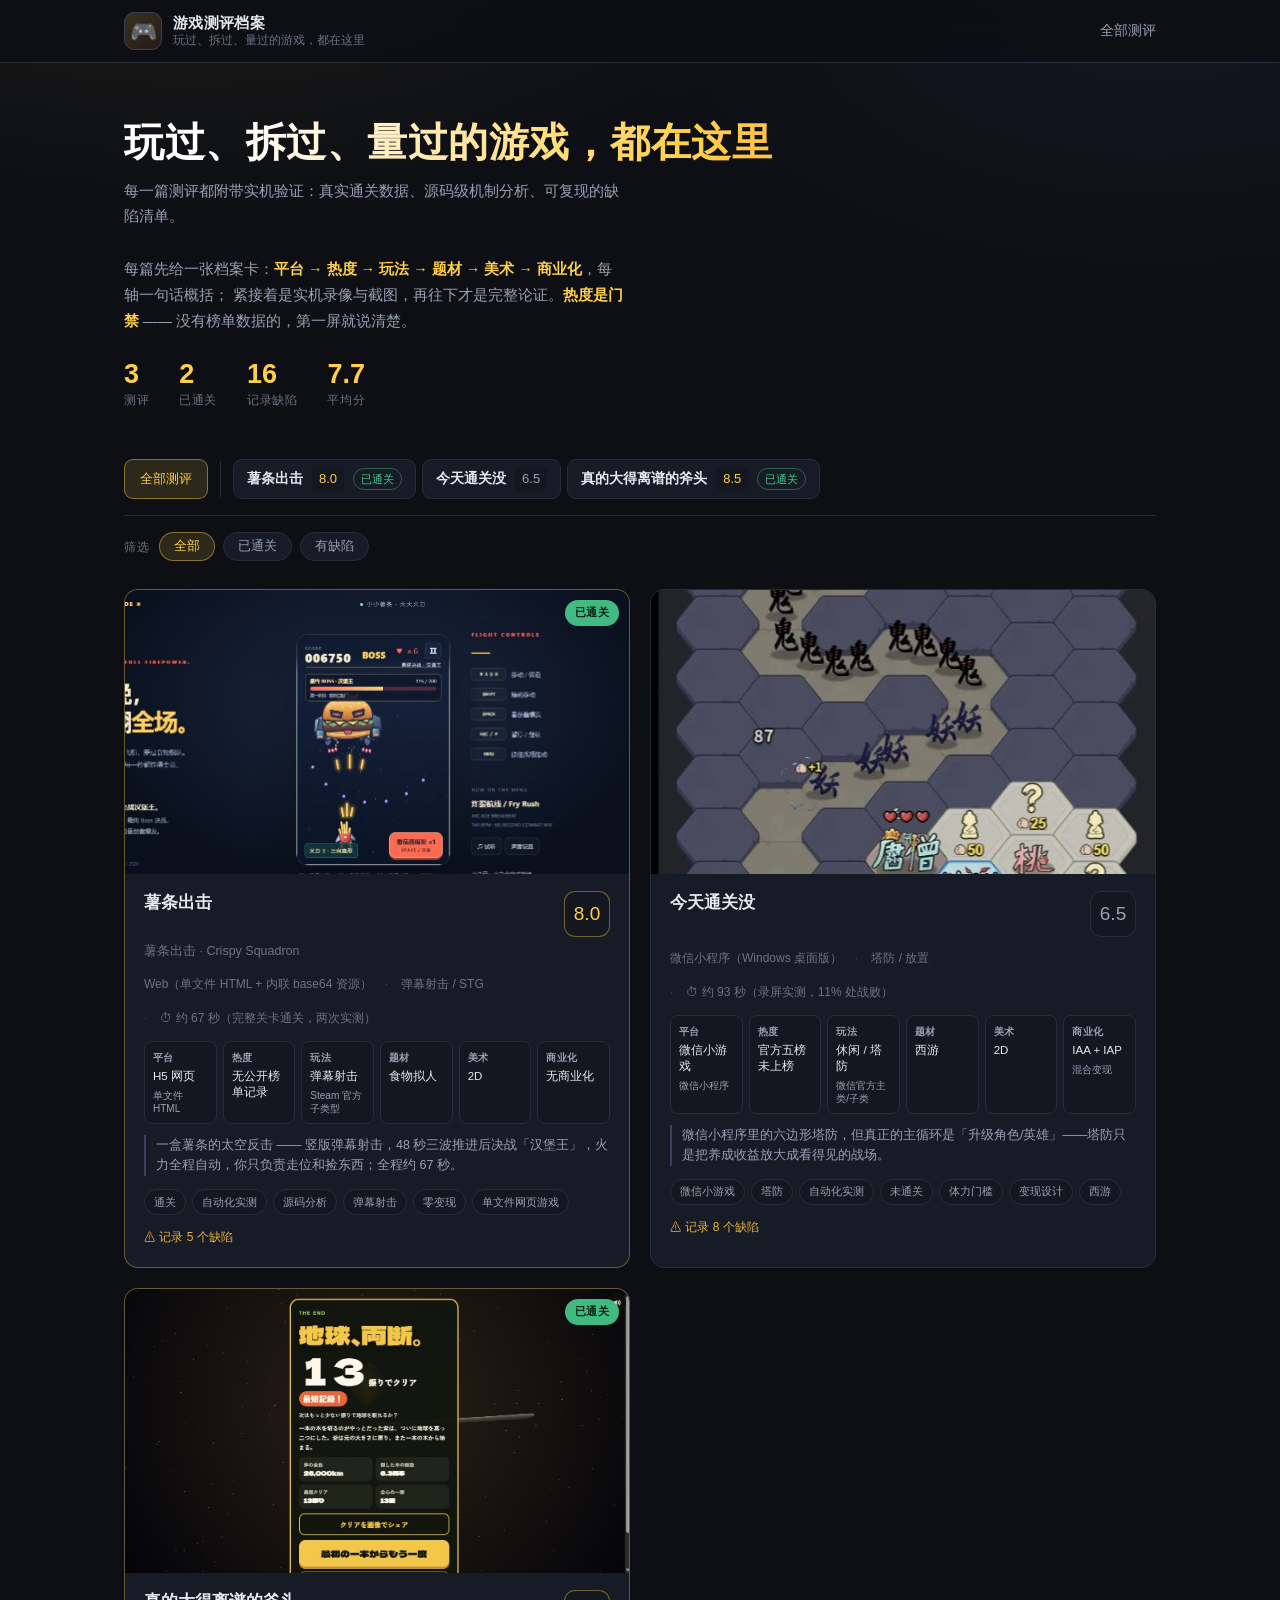
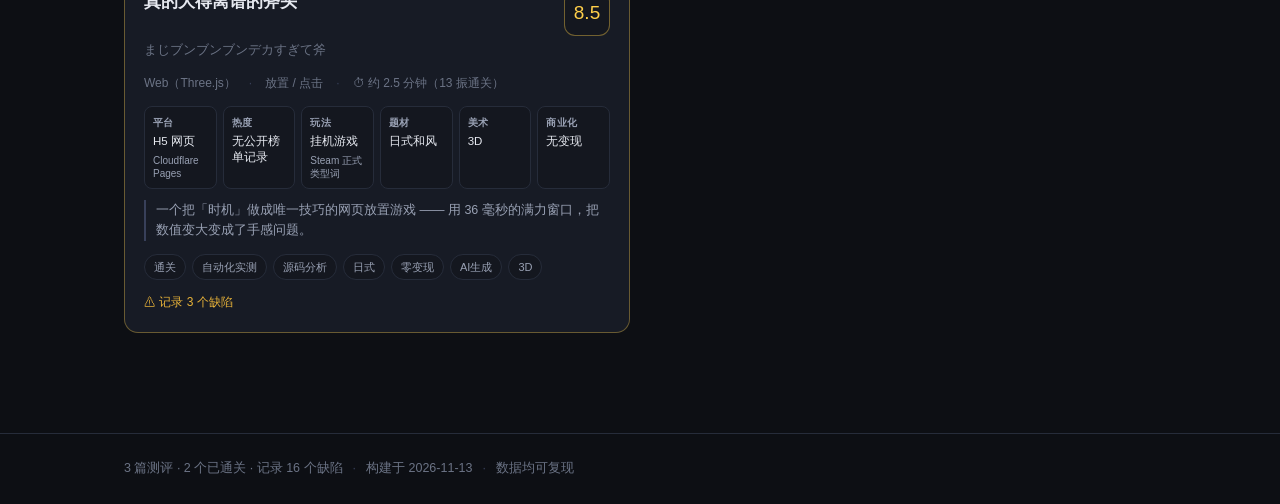
==== commit e4e0850a: "deploy: 游戏测评档案 2026-11-13 16:09:17" ====
--- a/index.html
+++ b/index.html
@@ -154,7 +154,7 @@
           <div class="ma" title="">
             <span class="ma-k">商业化</span>
             <span class="ma-v">
-              无变现
+              无商业化
               
             </span>
             
@@ -252,7 +252,7 @@
           <div class="ma" title="">
             <span class="ma-k">商业化</span>
             <span class="ma-v">
-              IAP
+              IAA + IAP<i>混合变现</i>
               
             </span>
             
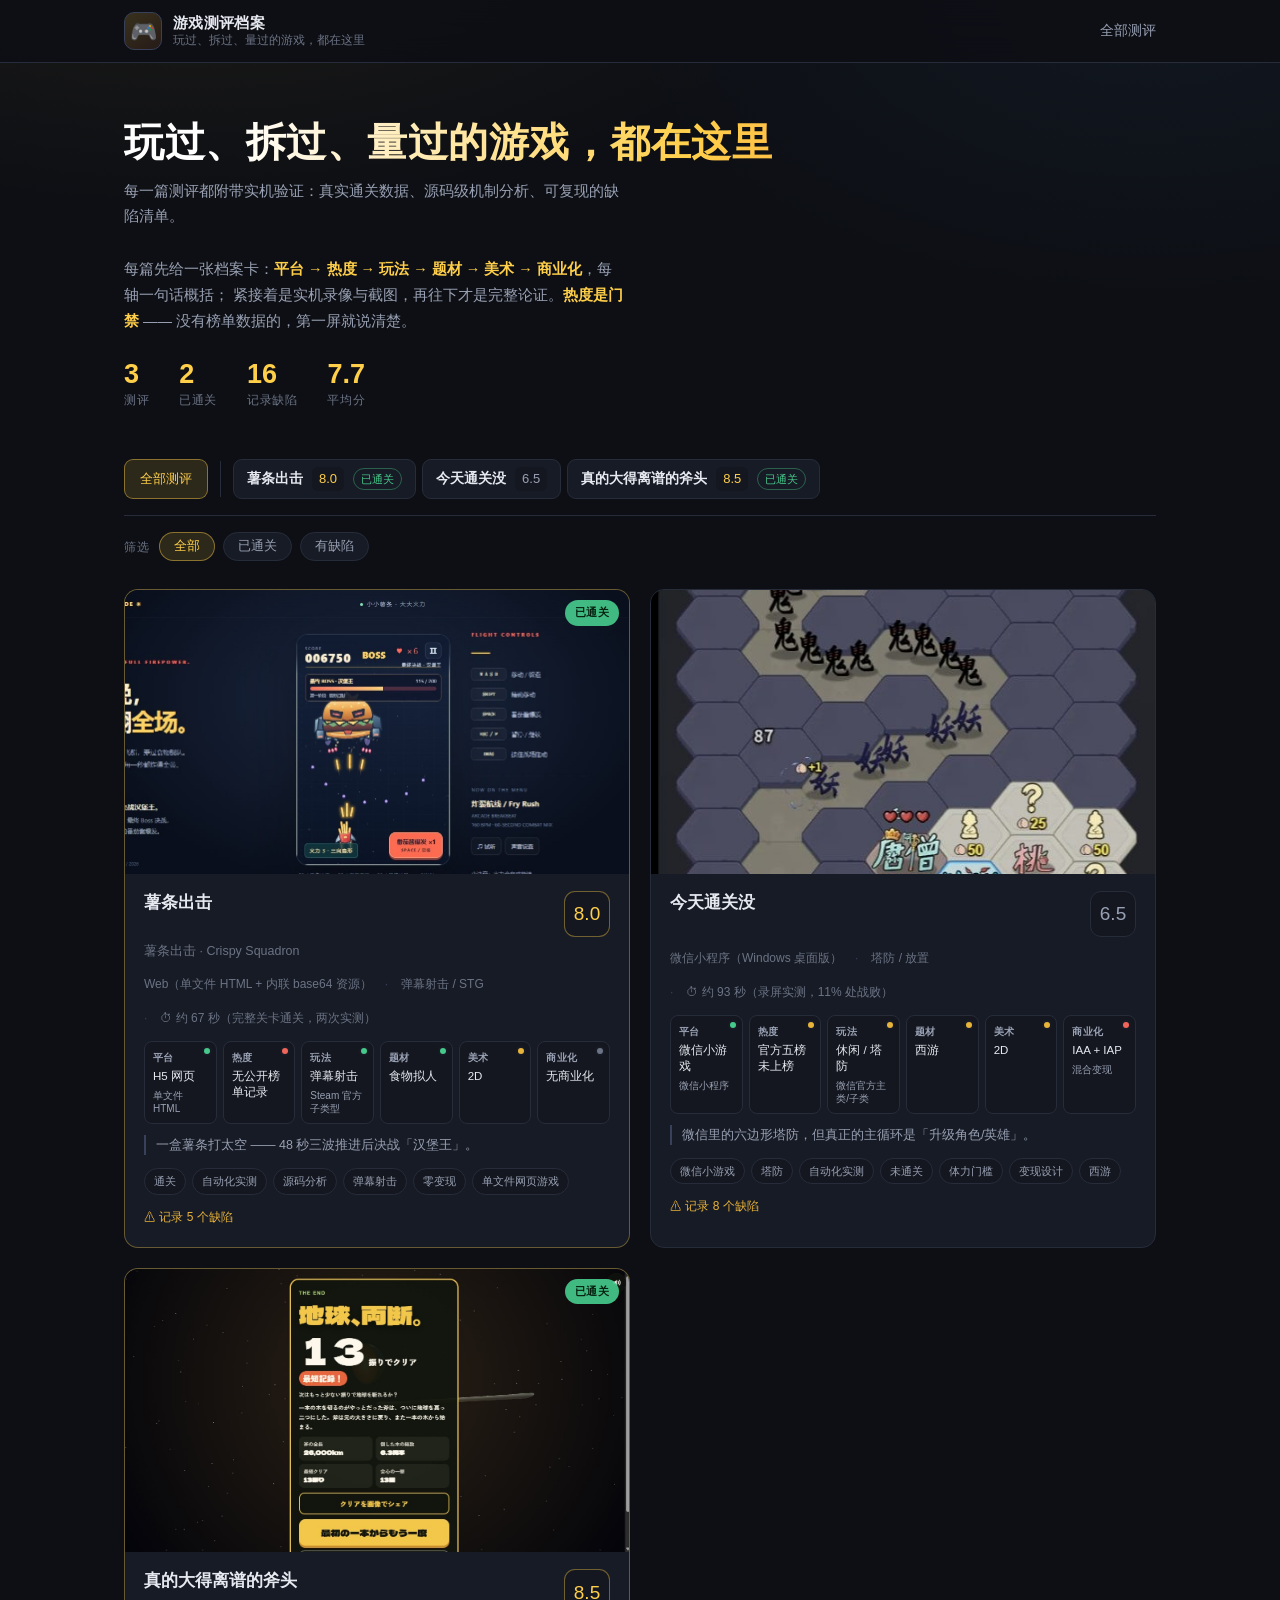
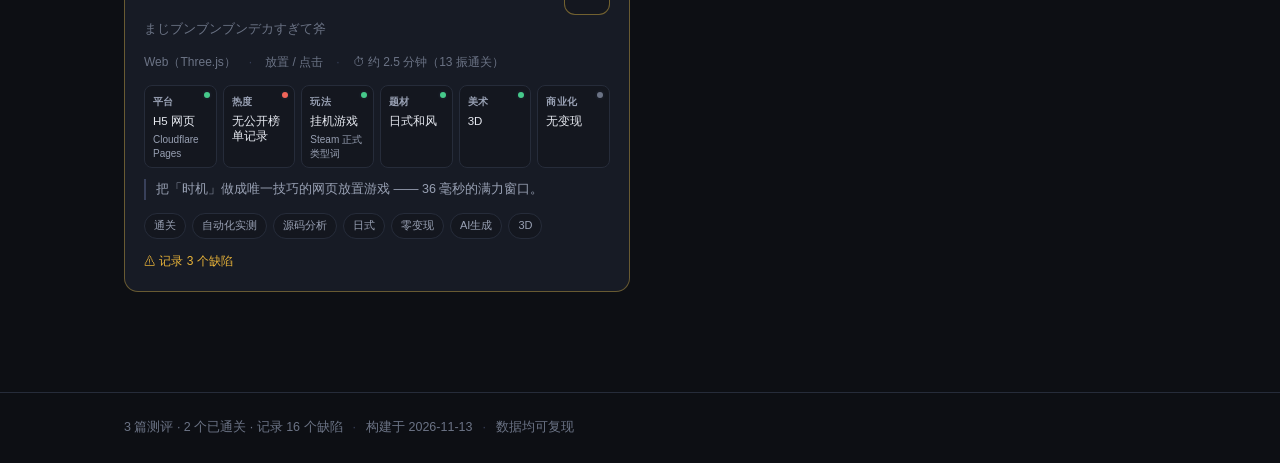
==== commit 2aba8dc9: "deploy: 游戏测评档案 2026-11-13 17:15:12" ====
--- a/index.html
+++ b/index.html
@@ -101,69 +101,69 @@
         <div class="mini-axes">
           
           
-          <div class="ma" title="">
+          <div class="ma" title="单文件网页，打开即玩，零账号零下载">
             <span class="ma-k">平台</span>
             <span class="ma-v">
               H5 网页<i>单文件 HTML</i>
               
             </span>
-            
-          </div>
-          
-          
-          <div class="ma" title="">
+            <i class="ma-dot d-good"></i>
+          </div>
+          
+          
+          <div class="ma" title="无公开榜单、无公开用户数、母体官网也未收录 —— 作为产品几乎没有外部声量">
             <span class="ma-k">热度</span>
             <span class="ma-v">
               无公开榜单记录
               
             </span>
-            
-          </div>
-          
-          
-          <div class="ma" title="">
+            <i class="ma-dot d-bad"></i>
+          </div>
+          
+          
+          <div class="ma" title="节奏精准的纵版弹幕射击：48 秒三波后决战汉堡王，但局内只有一层深度">
             <span class="ma-k">玩法</span>
             <span class="ma-v">
               弹幕射击<i>Steam 官方子类型</i>
               
             </span>
-            
-          </div>
-          
-          
-          <div class="ma" title="">
+            <i class="ma-dot d-good"></i>
+          </div>
+          
+          
+          <div class="ma" title="一盒薯条打太空，食物拟人是这套美术能成立的前提">
             <span class="ma-k">题材</span>
             <span class="ma-v">
               食物拟人
               
             </span>
-            
-          </div>
-          
-          
-          <div class="ma" title="">
+            <i class="ma-dot d-good"></i>
+          </div>
+          
+          
+          <div class="ma" title="干净的矢量卡通，扣分在敌机与 BOSS 只有贴图、没有动作表演">
             <span class="ma-k">美术</span>
             <span class="ma-v">
               2D
               
             </span>
-            
-          </div>
-          
-          
-          <div class="ma" title="">
+            <i class="ma-dot d-mid"></i>
+          </div>
+          
+          
+          <div class="ma" title="零广告零内购零货币，主动选择不做商业化 —— 作为作品成立，作为产品不成立">
             <span class="ma-k">商业化</span>
             <span class="ma-v">
               无商业化
               
             </span>
-            
-          </div>
-          
-        </div>
-        
-        
-        <p class="card-oneline">一盒薯条的太空反击 —— 竖版弹幕射击，48 秒三波推进后决战「汉堡王」，火力全程自动，你只负责走位和捡东西；全程约 67 秒。</p>
+            <i class="ma-dot d-na"></i>
+          </div>
+          
+        </div>
+        
+        
+        <p class="card-oneline">一盒薯条打太空 —— 48 秒三波推进后决战「汉堡王」。</p>
         
         
         <div class="tags"><span class="tag tag-btn" data-tag="通关">通关</span><span class="tag tag-btn" data-tag="自动化实测">自动化实测</span><span class="tag tag-btn" data-tag="源码分析">源码分析</span><span class="tag tag-btn" data-tag="弹幕射击">弹幕射击</span><span class="tag tag-btn" data-tag="零变现">零变现</span><span class="tag tag-btn" data-tag="单文件网页游戏">单文件网页游戏</span></div>
@@ -199,69 +199,69 @@
         <div class="mini-axes">
           
           
-          <div class="ma" title="">
+          <div class="ma" title="微信小程序，微信内即点即玩，存档绑定微信账号">
             <span class="ma-k">平台</span>
             <span class="ma-v">
               微信小游戏<i>微信小程序</i>
               
             </span>
-            
-          </div>
-          
-          
-          <div class="ma" title="">
+            <i class="ma-dot d-good"></i>
+          </div>
+          
+          
+          <div class="ma" title="官方五榜未上榜、使用次数 1 万、上线 1 个月 —— 慢热，尚未跑出来">
             <span class="ma-k">热度</span>
             <span class="ma-v">
               官方五榜未上榜
               
             </span>
-            
-          </div>
-          
-          
-          <div class="ma" title="">
+            <i class="ma-dot d-mid"></i>
+          </div>
+          
+          
+          <div class="ma" title="布防确实有效（6%→11%），但有效之后天花板也只到 11%，局内缺构筑层">
             <span class="ma-k">玩法</span>
             <span class="ma-v">
               休闲 / 塔防<i>微信官方主类/子类</i>
               
             </span>
-            
-          </div>
-          
-          
-          <div class="ma" title="">
+            <i class="ma-dot d-mid"></i>
+          </div>
+          
+          
+          <div class="ma" title="西游题材塔防，是这条赛道最拥挤的组合，题材本身不构成差异化">
             <span class="ma-k">题材</span>
             <span class="ma-v">
               西游
               
             </span>
-            
-          </div>
-          
-          
-          <div class="ma" title="">
+            <i class="ma-dot d-mid"></i>
+          </div>
+          
+          
+          <div class="ma" title="国风卡通 + 低多边形六边形地块，风格站得住，扣分在功能承载力">
             <span class="ma-k">美术</span>
             <span class="ma-v">
               2D
               
             </span>
-            
-          </div>
-          
-          
-          <div class="ma" title="">
+            <i class="ma-dot d-mid"></i>
+          </div>
+          
+          
+          <div class="ma" title="IAA + IAP 混合变现，广告嵌在循环必需环节，付费墙盖住开始按钮">
             <span class="ma-k">商业化</span>
             <span class="ma-v">
               IAA + IAP<i>混合变现</i>
               
             </span>
-            
-          </div>
-          
-        </div>
-        
-        
-        <p class="card-oneline">微信小程序里的六边形塔防，但真正的主循环是「升级角色/英雄」——塔防只是把养成收益放大成看得见的战场。</p>
+            <i class="ma-dot d-bad"></i>
+          </div>
+          
+        </div>
+        
+        
+        <p class="card-oneline">微信里的六边形塔防，但真正的主循环是「升级角色/英雄」。</p>
         
         
         <div class="tags"><span class="tag tag-btn" data-tag="微信小游戏">微信小游戏</span><span class="tag tag-btn" data-tag="塔防">塔防</span><span class="tag tag-btn" data-tag="自动化实测">自动化实测</span><span class="tag tag-btn" data-tag="未通关">未通关</span><span class="tag tag-btn" data-tag="体力门槛">体力门槛</span><span class="tag tag-btn" data-tag="变现设计">变现设计</span><span class="tag tag-btn" data-tag="西游">西游</span></div>
@@ -297,69 +297,69 @@
         <div class="mini-axes">
           
           
-          <div class="ma" title="">
+          <div class="ma" title="H5 单文件网页 + three.js，零账号零下载">
             <span class="ma-k">平台</span>
             <span class="ma-v">
               H5 网页<i>Cloudflare Pages</i>
               
             </span>
-            
-          </div>
-          
-          
-          <div class="ma" title="">
+            <i class="ma-dot d-good"></i>
+          </div>
+          
+          
+          <div class="ma" title="未署名的个人作品，无榜单、无公开用户数，无法定位作者">
             <span class="ma-k">热度</span>
             <span class="ma-v">
               无公开榜单记录
               
             </span>
-            
-          </div>
-          
-          
-          <div class="ma" title="">
+            <i class="ma-dot d-bad"></i>
+          </div>
+          
+          
+          <div class="ma" title="把一个动作做成技巧曲线：36 毫秒满力窗口，13 振劈开地球">
             <span class="ma-k">玩法</span>
             <span class="ma-v">
               挂机游戏<i>Steam 正式类型词</i>
               
             </span>
-            
-          </div>
-          
-          
-          <div class="ma" title="">
+            <i class="ma-dot d-good"></i>
+          </div>
+          
+          
+          <div class="ma" title="日式荒诞喜剧，密集堆叠的日式梗，全日文界面">
             <span class="ma-k">题材</span>
             <span class="ma-v">
               日式和风
               
             </span>
-            
-          </div>
-          
-          
-          <div class="ma" title="">
+            <i class="ma-dot d-good"></i>
+          </div>
+          
+          
+          <div class="ma" title="low-poly 程序化生成 + 漫画速度线，形体与明暗可读，精度有限">
             <span class="ma-k">美术</span>
             <span class="ma-v">
               3D
               
             </span>
-            
-          </div>
-          
-          
-          <div class="ma" title="">
+            <i class="ma-dot d-good"></i>
+          </div>
+          
+          
+          <div class="ma" title="零变现，分享只出图不换资源 —— 作为作品成立，作为产品不成立">
             <span class="ma-k">商业化</span>
             <span class="ma-v">
               无变现
               
             </span>
-            
-          </div>
-          
-        </div>
-        
-        
-        <p class="card-oneline">一个把「时机」做成唯一技巧的网页放置游戏 —— 用 36 毫秒的满力窗口，把数值变大变成了手感问题。</p>
+            <i class="ma-dot d-na"></i>
+          </div>
+          
+        </div>
+        
+        
+        <p class="card-oneline">把「时机」做成唯一技巧的网页放置游戏 —— 36 毫秒的满力窗口。</p>
         
         
         <div class="tags"><span class="tag tag-btn" data-tag="通关">通关</span><span class="tag tag-btn" data-tag="自动化实测">自动化实测</span><span class="tag tag-btn" data-tag="源码分析">源码分析</span><span class="tag tag-btn" data-tag="日式">日式</span><span class="tag tag-btn" data-tag="零变现">零变现</span><span class="tag tag-btn" data-tag="AI生成">AI生成</span><span class="tag tag-btn" data-tag="3D">3D</span></div>
--- a/assets/style.css
+++ b/assets/style.css
@@ -642,7 +642,10 @@
 .axis-v-bad  { background: #2b1618; border: 1px solid #6b3238; color: #f0b3b8; }
 .axis-v-na   { background: #1b2130; border: 1px solid #33405c; color: var(--fg-dim); }
 
-.rm-dev { border-color: #4a3a6a; background: #221c33; }
+.rv-dev { display: flex; gap: 22px; flex-wrap: wrap; margin: 2px 0 12px; }
+.rm-dev { border: 1px solid #4a3a6a; background: #221c33; border-radius: 10px;
+          padding: 8px 14px; }
+.rm-dev { color: #d8c9f2; }
 .rm-dev i { color: #b39ddb; }
 .rv-devnote { margin: 8px 0 0; font-size: 12.5px; line-height: 1.68; color: var(--fg-dim); }
 
@@ -805,6 +808,19 @@
 .ds-v { display: flex; flex-direction: column; gap: 6px; min-width: 0; }
 .ds-tags { display: flex; flex-wrap: wrap; gap: 6px; }
 .ds-sum { margin: 0; font-size: 13px; line-height: 1.75; color: var(--fg-dim); }
+.ds-verdict { margin: 0; font-size: 13px; line-height: 1.7; padding: 7px 11px;
+              border-radius: 9px; border: 1px solid var(--border); }
+.ds-verdict.v-good { background: #12261a; border-color: #2c5b3c; color: #b6e6c6; }
+.ds-verdict.v-mid  { background: #2a2313; border-color: #6a5620; color: #f0d79a; }
+.ds-verdict.v-bad  { background: #2b1618; border-color: #6b3238; color: #f0b3b8; }
+.ds-verdict.v-na   { background: #1b2130; border-color: #33405c; color: var(--fg-dim); }
+.ds-ev { font-size: 12.5px; }
+.ds-ev > summary { cursor: pointer; color: var(--fg-faint); font-size: 12px;
+                   padding: 3px 0; user-select: none; }
+.ds-ev > summary:hover { color: var(--fg-dim); }
+.ds-ev ul { margin: 6px 0 0; padding-left: 18px; display: flex; flex-direction: column; gap: 5px; }
+.ds-ev li { line-height: 1.6; color: var(--fg-dim); }
+.ds-ev li::marker { color: var(--fg-faint); }
 @media (max-width: 720px) {
   .ds-row { grid-template-columns: 1fr; gap: 6px; }
   .ds-k { padding-left: 11px; }
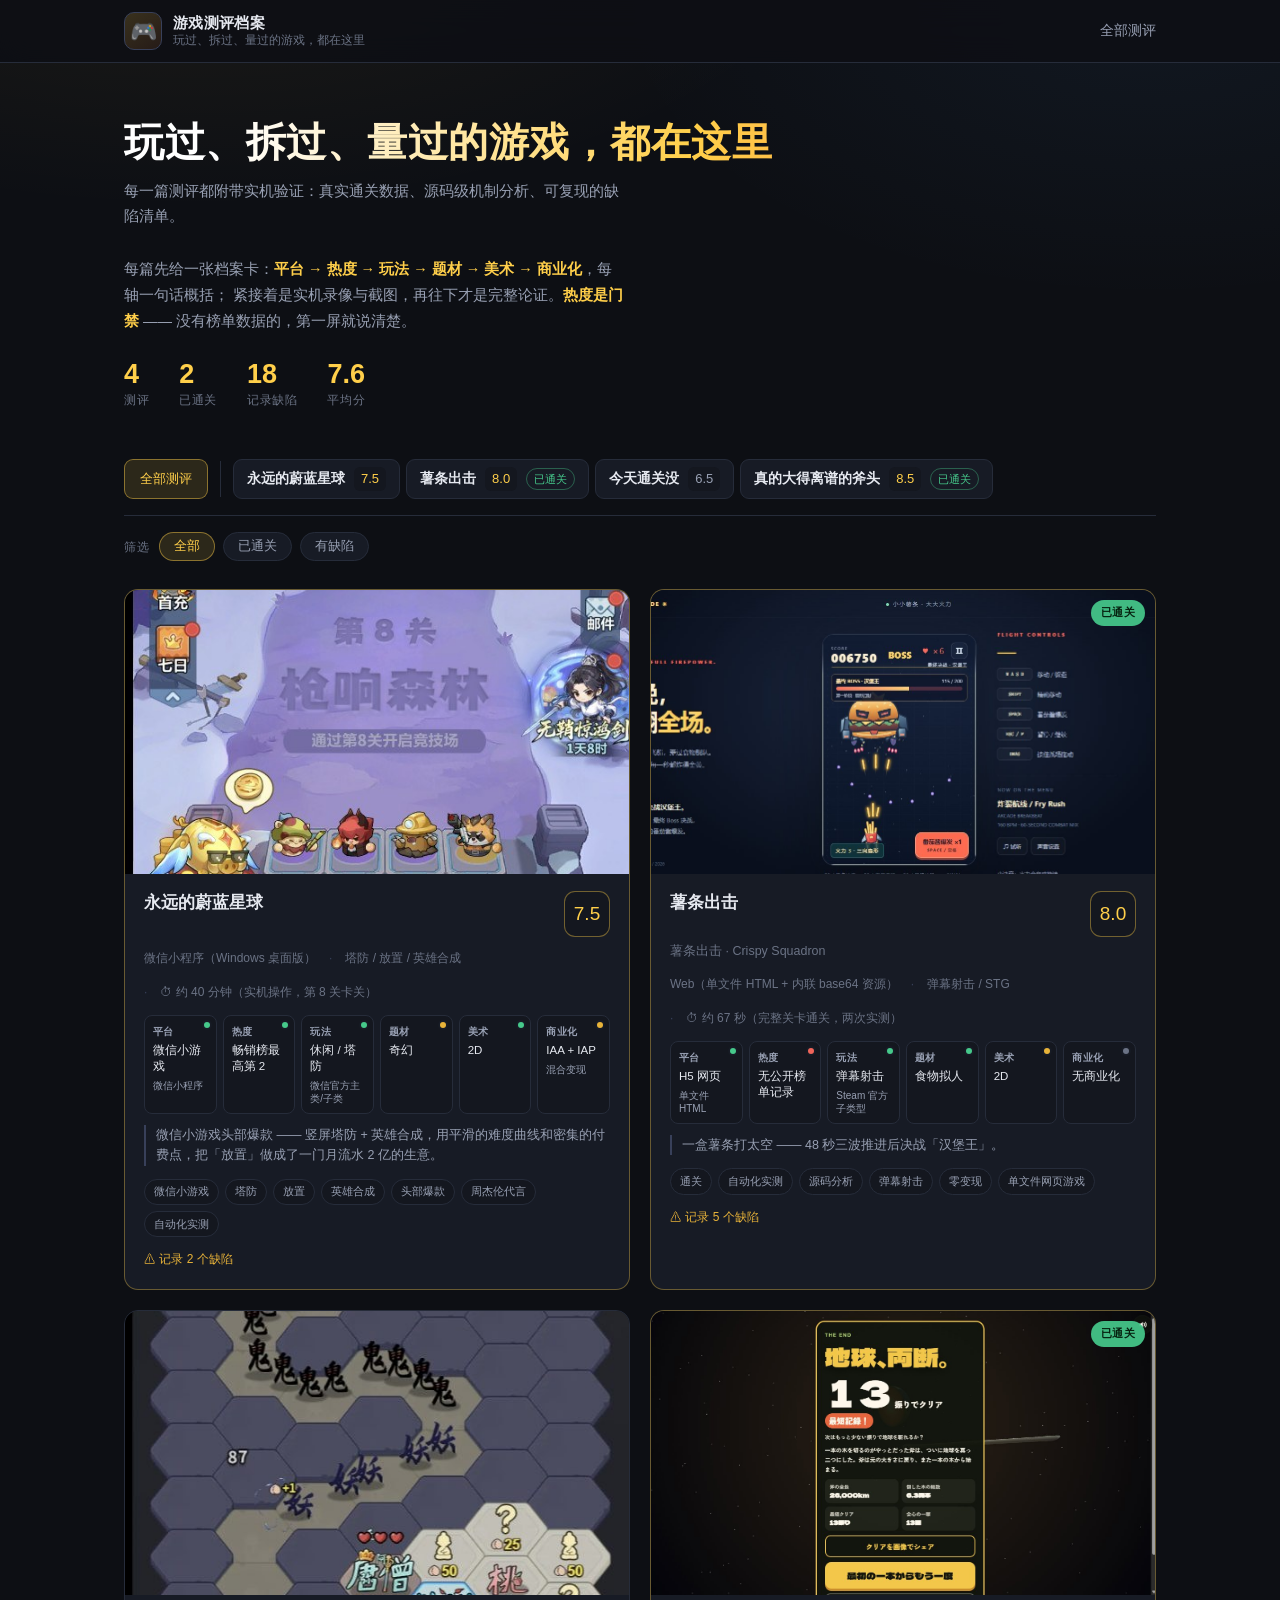
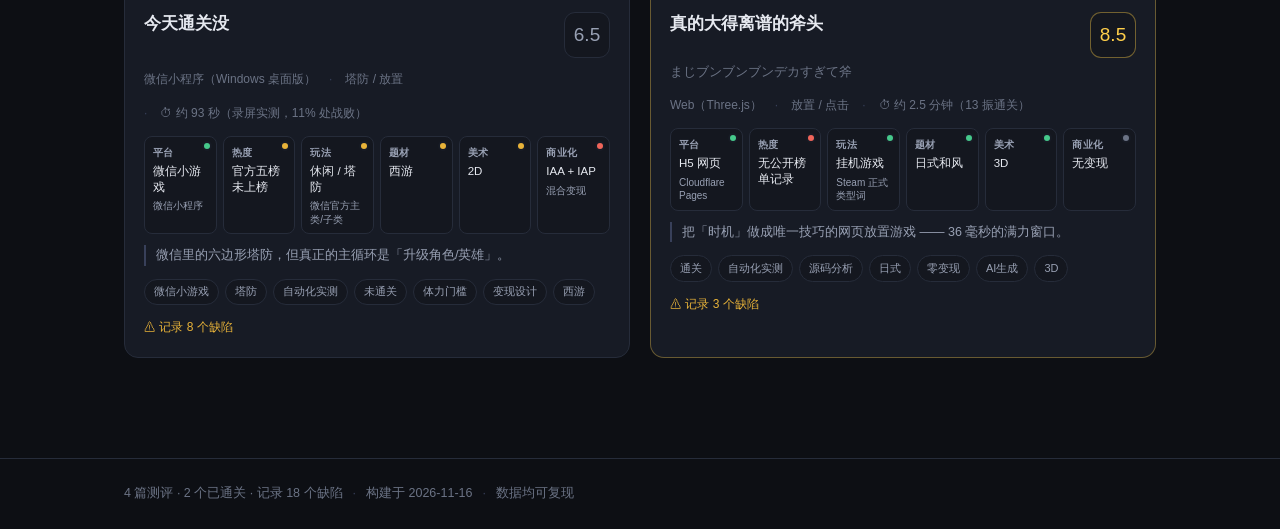
==== commit 87bfe65a: "deploy: 游戏测评档案 2026-11-16 15:20:37" ====
--- a/index.html
+++ b/index.html
@@ -34,10 +34,10 @@
   <p class="hero-how">每篇先给一张档案卡：<b>平台 → 热度 → 玩法 → 题材 → 美术 → 商业化</b>，每轴一句话概括；
     紧接着是实机录像与截图，再往下才是完整论证。<b>热度是门禁</b> —— 没有榜单数据的，第一屏就说清楚。</p>
   <div class="hero-stats">
-    <div class="hs"><b>3</b><span>测评</span></div>
+    <div class="hs"><b>4</b><span>测评</span></div>
     <div class="hs"><b>2</b><span>已通关</span></div>
-    <div class="hs"><b>16</b><span>记录缺陷</span></div>
-    <div class="hs"><b>7.7</b><span>平均分</span></div>
+    <div class="hs"><b>18</b><span>记录缺陷</span></div>
+    <div class="hs"><b>7.6</b><span>平均分</span></div>
   </div>
 </section>
 
@@ -45,6 +45,12 @@
 <nav class="gamenav" aria-label="按游戏浏览">
   <a href="#cards" class="gn-all active">全部测评</a>
   <span class="gn-sep"></span>
+  
+  <a href="games/lanqiu.html" class="gn-item" data-slug="lanqiu">
+    <span class="gn-name">永远的蔚蓝星球</span>
+    <span class="gn-score v8">7.5</span>
+    
+  </a>
   
   <a href="games/frybox.html" class="gn-item" data-slug="frybox">
     <span class="gn-name">薯条出击</span>
@@ -76,6 +82,104 @@
 <section class="cards" id="cards">
 
   <article class="card featured"
+           data-cleared="0"
+           data-bugs="2"
+           data-tags="微信小游戏|塔防|放置|英雄合成|头部爆款|周杰伦代言|自动化实测">
+    <a class="card-link" href="games/lanqiu.html">
+      
+      <div class="card-cover">
+        <img src="assets/lanqiu/01-main.jpg" alt="永远的蔚蓝星球">
+        
+      </div>
+      
+      <div class="card-body">
+        <div class="card-head">
+          <h2>永远的蔚蓝星球</h2>
+          <span class="verdict v8">7.5</span>
+        </div>
+        
+        <p class="card-meta">
+          <span>微信小程序（Windows 桌面版）</span>
+          <span>塔防 / 放置 / 英雄合成</span>
+          <span>⏱ 约 40 分钟（实机操作，第 8 关卡关）</span>
+        </p>
+        
+        <div class="mini-axes">
+          
+          
+          <div class="ma" title="微信小程序 + iOS 双渠道，桌面版体验完整">
+            <span class="ma-k">平台</span>
+            <span class="ma-v">
+              微信小游戏<i>微信小程序</i>
+              
+            </span>
+            <i class="ma-dot d-good"></i>
+          </div>
+          
+          
+          <div class="ma" title="头部爆款 —— 畅销榜最高第 2、月流水 2 亿、周杰伦代言，仍在 Top100">
+            <span class="ma-k">热度</span>
+            <span class="ma-v">
+              畅销榜最高第 2
+              
+            </span>
+            <i class="ma-dot d-good"></i>
+          </div>
+          
+          
+          <div class="ma" title="竖屏塔防 + 随机英雄合成，自动战斗 + 波次推进，局外养成是主循环">
+            <span class="ma-k">玩法</span>
+            <span class="ma-v">
+              休闲 / 塔防<i>微信官方主类/子类</i>
+              
+            </span>
+            <i class="ma-dot d-good"></i>
+          </div>
+          
+          
+          <div class="ma" title="奇幻星球守卫战，哥布林入侵 + 国王守护者，萌趣卡通包装">
+            <span class="ma-k">题材</span>
+            <span class="ma-v">
+              奇幻
+              
+            </span>
+            <i class="ma-dot d-mid"></i>
+          </div>
+          
+          
+          <div class="ma" title="萌趣卡通 + 竖屏布局，英雄 Q 版形象，战斗特效清晰">
+            <span class="ma-k">美术</span>
+            <span class="ma-v">
+              2D
+              
+            </span>
+            <i class="ma-dot d-good"></i>
+          </div>
+          
+          
+          <div class="ma" title="IAA + IAP 混合变现，首充 6 元钩子 + 抽卡付费 + 月卡 + 广告跳过卡，付费点密集但不逼氪">
+            <span class="ma-k">商业化</span>
+            <span class="ma-v">
+              IAA + IAP<i>混合变现</i>
+              
+            </span>
+            <i class="ma-dot d-mid"></i>
+          </div>
+          
+        </div>
+        
+        
+        <p class="card-oneline">微信小游戏头部爆款 —— 竖屏塔防 + 英雄合成，用平滑的难度曲线和密集的付费点，把「放置」做成了一门月流水 2 亿的生意。</p>
+        
+        
+        <div class="tags"><span class="tag tag-btn" data-tag="微信小游戏">微信小游戏</span><span class="tag tag-btn" data-tag="塔防">塔防</span><span class="tag tag-btn" data-tag="放置">放置</span><span class="tag tag-btn" data-tag="英雄合成">英雄合成</span><span class="tag tag-btn" data-tag="头部爆款">头部爆款</span><span class="tag tag-btn" data-tag="周杰伦代言">周杰伦代言</span><span class="tag tag-btn" data-tag="自动化实测">自动化实测</span></div>
+        
+        <p class="card-bugs">⚠ 记录 2 个缺陷</p>
+      </div>
+    </a>
+  </article>
+
+  <article class="card featured"
            data-cleared="1"
            data-bugs="5"
            data-tags="通关|自动化实测|源码分析|弹幕射击|零变现|单文件网页游戏">
@@ -377,9 +481,9 @@
 
 <footer class="site-footer">
   <div class="wrap">
-    <span>3 篇测评 · 2 个已通关 · 记录 16 个缺陷</span>
+    <span>4 篇测评 · 2 个已通关 · 记录 18 个缺陷</span>
     <span class="sep">·</span>
-    <span>构建于 2026-11-13</span>
+    <span>构建于 2026-11-16</span>
     <span class="sep">·</span>
     <span>数据均可复现</span>
   </div>
